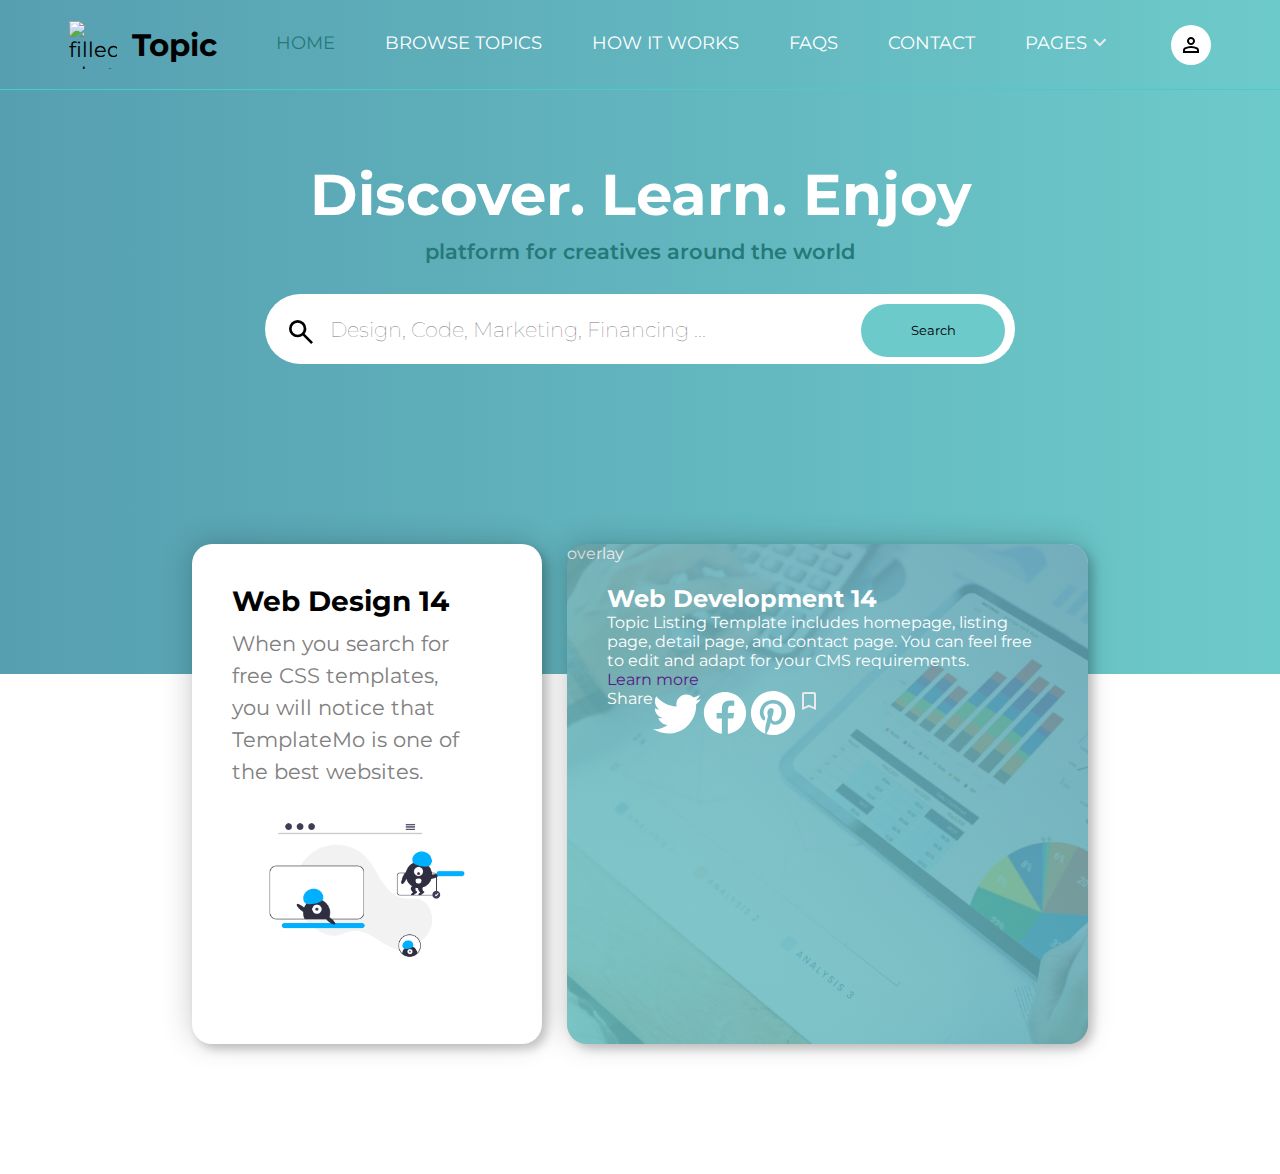
==== index.html @ 27419f47 "index.html, hero-section" ====
<!doctype html>
<html lang="en">
    <head>
        <meta charset="utf-8">
        <meta name="viewport" content="width=device-width, initial-scale=1">

        <meta name="description" content="">
        <meta name="author" content="">

        <title>Task 3</title>

        <!-- CSS FILES -->        
        <link rel="preconnect" href="https://fonts.googleapis.com">
        
        <link rel="preconnect" href="https://fonts.gstatic.com" crossorigin>

        <link href="https://fonts.googleapis.com/css2?family=Montserrat:wght@500;600;700&family=Open+Sans&display=swap" rel="stylesheet">

        <link rel="stylesheet" href="css/style.css">
                   
    </head>
    
    <body>
        <!-- header section  -->
         <header class="header">
            <logo>
                <img src="https://img.icons8.com/pastel-glyph/50/filled-chat.png" alt="filled-chat"/>
                <h2>Topic</h2>
            </logo>
            <nav class="navlist">
                <ul>
                    <li><a href="" class="active">home</a></li>
                    <li><a href="">browse topics</a></li>
                    <li><a href="">how it works</a></li>
                    <li><a href="">faqs</a></li>
                    <li><a href="">contact</a></li>
                    <li class="page">
                        <p>
                            pages
                            <svg xmlns="http://www.w3.org/2000/svg" height="24px" viewBox="0 -960 960 960" width="24px" fill="#e8eaed"><path d="M480-344 240-584l56-56 184 184 184-184 56 56-240 240Z"/></svg>
                        </p>
                        <ul class="pagelist">
                            <li><a href="">topic listing</a></li>
                            <li><a href="">Contact form</a></li>
                        </ul>
                    </li>
                </ul>
            </nav>
            <div class="profile-icon">
                <svg class="icon" xmlns="http://www.w3.org/2000/svg" height="24px" viewBox="0 -960 960 960" width="24px" fill="#e8eaed"><path d="M480-480q-66 0-113-47t-47-113q0-66 47-113t113-47q66 0 113 47t47 113q0 66-47 113t-113 47ZM160-160v-112q0-34 17.5-62.5T224-378q62-31 126-46.5T480-440q66 0 130 15.5T736-378q29 15 46.5 43.5T800-272v112H160Zm80-80h480v-32q0-11-5.5-20T700-306q-54-27-109-40.5T480-360q-56 0-111 13.5T260-306q-9 5-14.5 14t-5.5 20v32Zm240-320q33 0 56.5-23.5T560-640q0-33-23.5-56.5T480-720q-33 0-56.5 23.5T400-640q0 33 23.5 56.5T480-560Zm0-80Zm0 400Z"/></svg>
                <svg class="menu" xmlns="http://www.w3.org/2000/svg" height="24px" viewBox="0 -960 960 960" width="24px" fill="#e8eaed"><path d="M120-240v-80h720v80H120Zm0-200v-80h720v80H120Zm0-200v-80h720v80H120Z"/></svg>
            </div>
         </header>

        <!-- hero section  -->
        <hero>
            <section class="hero__section repeating-gradient">
                <h1>Discover. Learn. Enjoy</h1>
                <p>platform for creatives around the world</p>
                <form action="" class="hero__form">
                    <svg class="search" xmlns="http://www.w3.org/2000/svg" height="24px" viewBox="0 -960 960 960" width="24px" fill="#e8eaed"><path d="M784-120 532-372q-30 24-69 38t-83 14q-109 0-184.5-75.5T120-580q0-109 75.5-184.5T380-840q109 0 184.5 75.5T640-580q0 44-14 83t-38 69l252 252-56 56ZM380-400q75 0 127.5-52.5T560-580q0-75-52.5-127.5T380-760q-75 0-127.5 52.5T200-580q0 75 52.5 127.5T380-400Z"/></svg>
                    <input class="hero__input" type="search" name="q" id="q" placeholder="Design, Code, Marketing, Financing ...">
                    <button class="search__button" type="submit">Search</button>
                </form>
            </section>
            <section class="hero__card">
                <div class="child1 card">
                    <h2>Web Design <span>14</span></h2>
                    <p>When you search for free CSS templates, you will notice that TemplateMo is one of the best websites.</p>
                    <img src="images/topics/undraw_Remote_design_team_re_urdx.png" alt="remote web designing">
                </div>
                <div class="child2 card">
                    <div class="overlay">overlay</div>
                    <div class="main-child">
                        <h2>Web Development <span>14</span></h2>
                        <p>Topic Listing Template includes homepage, listing page, detail page, and contact page. You can feel free to edit and adapt for your CMS requirements.</p>
                        <a href="">Learn more</a>
                        <div>
                            <nav class="socials">
                                Share
                                <ul>
                                    <li><a href=""><svg xmlns="http://www.w3.org/2000/svg" xmlns:xlink="http://www.w3.org/1999/xlink" viewBox="0 0 50 50" width="50px" height="50px"><path d="M50.061,10.438c-1.846,0.818-3.826,1.369-5.908,1.62c2.125-1.273,3.757-3.29,4.523-5.688c-1.986,1.177-4.19,2.033-6.531,2.493c-1.874-2-4.547-3.247-7.504-3.247c-5.68,0-10.284,4.604-10.284,10.282c0,0.805,0.092,1.589,0.269,2.343C16.08,17.812,8.502,13.718,3.429,7.497c-0.885,1.522-1.391,3.289-1.391,5.172c0,3.567,1.812,6.713,4.574,8.56c-1.688-0.054-3.271-0.517-4.657-1.288c0,0.044,0,0.086,0,0.131c0,4.984,3.544,9.134,8.245,10.084c-0.86,0.236-1.769,0.36-2.707,0.36c-0.664,0-1.309-0.064-1.938-0.186c1.313,4.081,5.108,7.06,9.607,7.143c-3.517,2.757-7.951,4.399-12.77,4.399c-0.833,0-1.649-0.048-2.452-0.144c4.548,2.919,9.956,4.619,15.762,4.619c18.915,0,29.26-15.668,29.26-29.252c0-0.448-0.011-0.894-0.03-1.332C46.94,14.313,48.684,12.5,50.061,10.438z"/></svg></a></li>
                                    <li><a href=""><svg xmlns="http://www.w3.org/2000/svg" xmlns:xlink="http://www.w3.org/1999/xlink" viewBox="0 0 50 50" width="50px" height="50px"><path d="M25,3C12.85,3,3,12.85,3,25c0,11.03,8.125,20.137,18.712,21.728V30.831h-5.443v-5.783h5.443v-3.848c0-6.371,3.104-9.168,8.399-9.168c2.536,0,3.877,0.188,4.512,0.274v5.048h-3.612c-2.248,0-3.033,2.131-3.033,4.533v3.161h6.588l-0.894,5.783h-5.694v15.944C38.716,45.318,47,36.137,47,25C47,12.85,37.15,3,25,3z"/></svg></a></li>
                                    <li><a href=""><svg version="1.1" id="Layer_1" xmlns="http://www.w3.org/2000/svg" xmlns:xlink="http://www.w3.org/1999/xlink" x="0px" y="0px"
                                        viewBox="0 0 50 50" enable-background="new 0 0 50 50" xml:space="preserve">
                                   <path d="M25,2C12.3178711,2,2,12.3178711,2,25c0,9.8841553,6.2675781,18.3302612,15.036377,21.5769653
                                       c-0.2525635-2.2515869-0.2129517-5.9390259,0.2037964-7.7243652c0.3902588-1.677002,2.5212402-10.6871338,2.5212402-10.6871338
                                       s-0.6433105-1.2883301-0.6433105-3.1911011c0-2.9901733,1.7324219-5.2211914,3.8898315-5.2211914
                                       c1.8349609,0,2.7197876,1.3776245,2.7197876,3.0281982c0,1.8457031-1.1734619,4.6026611-1.78125,7.1578369
                                       c-0.506897,2.1409302,1.0733643,3.8865356,3.1836548,3.8865356c3.821228,0,6.7584839-4.0296021,6.7584839-9.8453369
                                       c0-5.147583-3.697998-8.7471924-8.9795532-8.7471924c-6.1167603,0-9.7072754,4.588562-9.7072754,9.3309937
                                       c0,1.8473511,0.7111816,3.8286743,1.6000977,4.9069824c0.175293,0.2133179,0.2009277,0.3994141,0.1488647,0.6160278
                                       c-0.1629028,0.678894-0.5250854,2.1392822-0.5970459,2.4385986c-0.0934448,0.3944702-0.3117676,0.4763184-0.7186279,0.2869263
                                       c-2.685791-1.2503052-4.364502-5.1756592-4.364502-8.3295898c0-6.7815552,4.9268188-13.0108032,14.206543-13.0108032
                                       c7.4588623,0,13.2547607,5.3138428,13.2547607,12.4179077c0,7.4100342-4.6729126,13.3729858-11.1568604,13.3729858
                                       c-2.178894,0-4.2263794-1.132019-4.9267578-2.4691772c0,0-1.0783081,4.1048584-1.3404541,5.1112061
                                       c-0.4524536,1.7404175-2.3892822,5.3460083-3.3615723,6.9837036C20.1704712,47.6074829,22.5397949,48,25,48
                                       c12.6826172,0,23-10.3173828,23-23C48,12.3178711,37.6826172,2,25,2z"/>
                                   </svg></a></li>
                                </ul>
                            </nav>
                            <a href=""><svg xmlns="http://www.w3.org/2000/svg" height="24px" viewBox="0 -960 960 960" width="24px" fill="#e8eaed"><path d="M200-120v-640q0-33 23.5-56.5T280-840h400q33 0 56.5 23.5T760-760v640L480-240 200-120Zm80-122 200-86 200 86v-518H280v518Zm0-518h400-400Z"/></svg></a>
                        </div>
                    </div>
                    
                </div>
            </section>
        </hero>
    </body>
</html>
---- css/style.css ----
@import url('global/boilerplate.css');
@import url('global/header.css');


/* hero section  */
.hero__section {
    margin-top: 89px;
    width: 100%;
    height: 65vh;
    background-image: linear-gradient(90deg, var(--second-color), var(--main-color)), linear-gradient(-45deg, var(--second-color), rgb(5, 61, 61));
    text-align: center;
    padding-top: 70px;
}
.hero__section h1 {
    font-size: var(--h1);
    color: var(--bg-color);
}
.hero__section p {
    font-size: var(--h3);
    color: var(--accent-text);
    font-weight: 600;
    margin-top: 10px;
    margin-bottom: 30px;
}
.hero__form {
    position: relative;
    width: min(750px, 70%);
    margin: 0 auto;
}
.hero__input {
    width: 100%;
    height: 70px;
    border-radius: 35px;
    padding-left: 65px;
    padding-right: 180px;
    font-size: var(--h3);
    font-weight: 100;
    color: var(--gray);
}
.hero__input:focus {
    outline: none;
}
.search {
    position: absolute;    
    fill: var(--text-color);
    width: 2rem;
    height: 2rem;
    margin-top: 22px;
    margin-left: 20px;
}
.search__button {
    position: absolute;
    top: 0;
    right: 0;
    width: 9rem;
    height: 3.3rem;
    border-radius: 30px;
    margin-top: 10px;
    margin-right: 10px;
    z-index: 2;
    background-color: var(--main-color);
    transition: all 0.3s ease-in;
}
.search__button:hover {
    background-color: var(--second-color);
}
.hero__card {
    display: flex;
    position: relative;
    top: -130px;
    width: min(70%, 100%);
    height: 500px;
    margin: auto;
    justify-content: space-between;
    gap: 25px;
    align-items: center;
    z-index: 2;
}
.card {
    box-shadow: 5px 5px 10px rgba(0, 0, 0, 0.19), -2px -2px 30px rgba(0, 0, 0, 0.19);
    border-radius: 20px;
}
.child1 {
    width: 40%;
    height: inherit;
    padding: 40px;
    background-color: var(--bg-color);
}
.child1 h2 {
    font-size: var(--h2);
    margin-bottom: 10px;
}
.child1 p {
    font-size: var(--h3);
    line-height: 2rem;
    color: var(--gray);
    width: 90%;
}
.child1 img {
    width: 100%;
    margin-top: 10px;
}
.child2 {
    display: grid;
    width: 60%;
    height: inherit;
    background-image: url('../images/businesswoman-using-tablet-analysis.jpg');
    background-size: cover;
    color: var(--bg-color);
}
.overlay {
    grid-column-start: 1;
    grid-row-start: 1;  
    background-image: linear-gradient(45deg, var(--main-color), var(--second-color));
    opacity: 0.79;
    border-radius: 20px;
    z-index: 1;
}
.main-child {
    grid-column-start: 1;
    grid-row-start: 1;
    z-index: 2;
    padding: 40px;
}
.socials {
    display: flex;
}
.main-child div {
    display: flex;
}
.socials>ul {
    display: flex;
    justify-content: space-between;
}
.socials svg {
    width: 3rem;
    height: 3rem;
    fill: var(--bg-color);
}
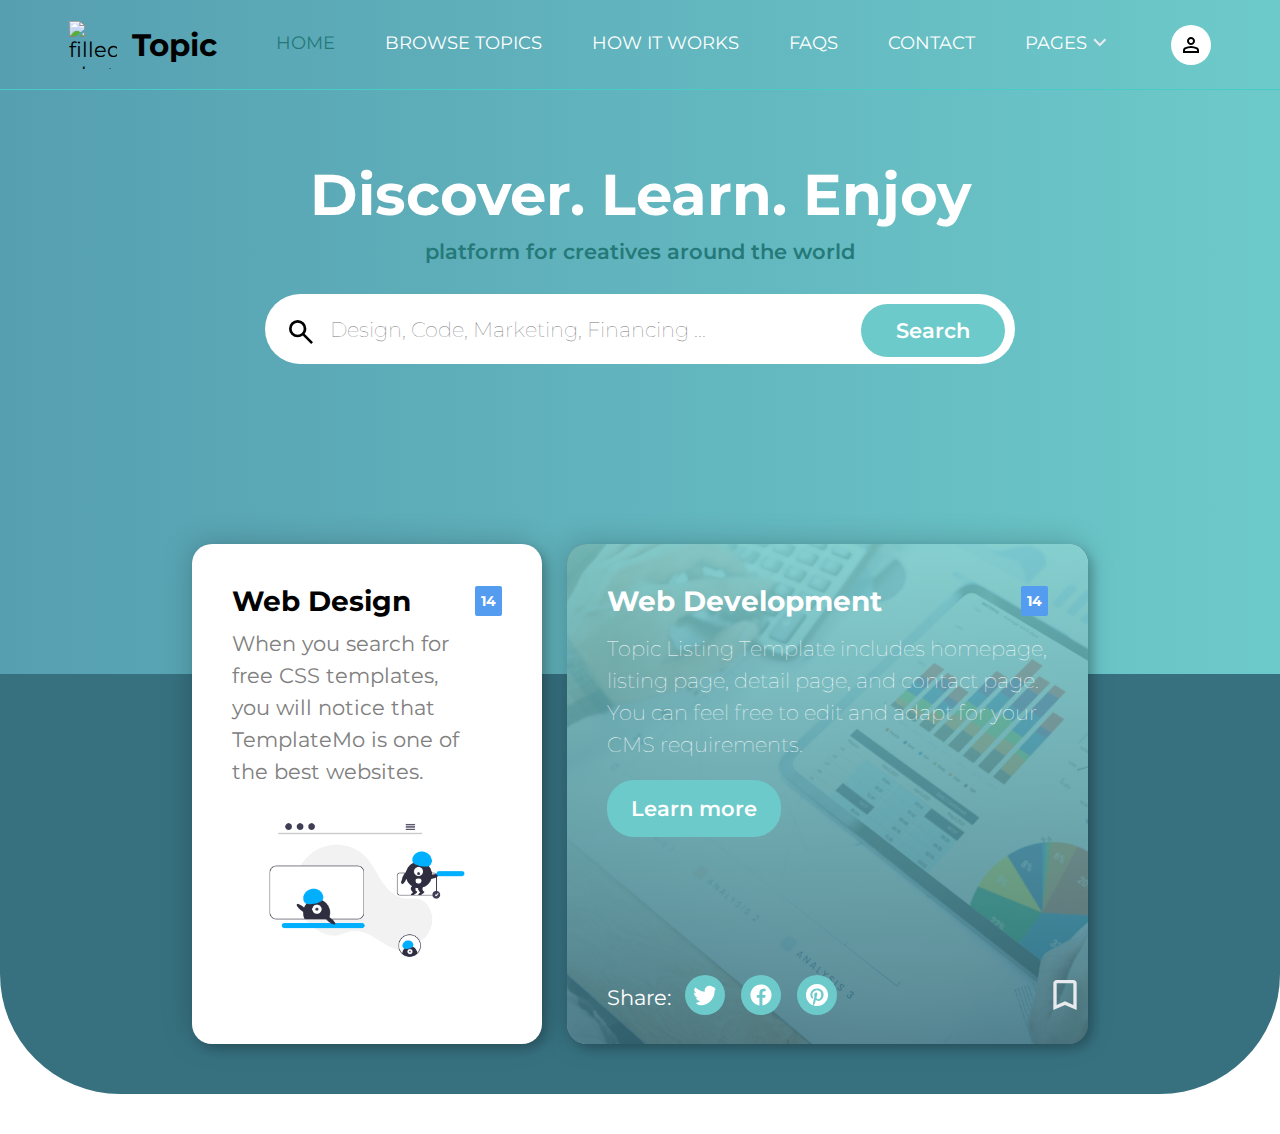
==== commit 2e55d550: "second commit" ====
--- a/index.html
+++ b/index.html
@@ -63,46 +63,52 @@
                     <button class="search__button" type="submit">Search</button>
                 </form>
             </section>
-            <section class="hero__card">
-                <div class="child1 card">
-                    <h2>Web Design <span>14</span></h2>
-                    <p>When you search for free CSS templates, you will notice that TemplateMo is one of the best websites.</p>
-                    <img src="images/topics/undraw_Remote_design_team_re_urdx.png" alt="remote web designing">
-                </div>
-                <div class="child2 card">
-                    <div class="overlay">overlay</div>
-                    <div class="main-child">
-                        <h2>Web Development <span>14</span></h2>
-                        <p>Topic Listing Template includes homepage, listing page, detail page, and contact page. You can feel free to edit and adapt for your CMS requirements.</p>
-                        <a href="">Learn more</a>
-                        <div>
-                            <nav class="socials">
-                                Share
-                                <ul>
-                                    <li><a href=""><svg xmlns="http://www.w3.org/2000/svg" xmlns:xlink="http://www.w3.org/1999/xlink" viewBox="0 0 50 50" width="50px" height="50px"><path d="M50.061,10.438c-1.846,0.818-3.826,1.369-5.908,1.62c2.125-1.273,3.757-3.29,4.523-5.688c-1.986,1.177-4.19,2.033-6.531,2.493c-1.874-2-4.547-3.247-7.504-3.247c-5.68,0-10.284,4.604-10.284,10.282c0,0.805,0.092,1.589,0.269,2.343C16.08,17.812,8.502,13.718,3.429,7.497c-0.885,1.522-1.391,3.289-1.391,5.172c0,3.567,1.812,6.713,4.574,8.56c-1.688-0.054-3.271-0.517-4.657-1.288c0,0.044,0,0.086,0,0.131c0,4.984,3.544,9.134,8.245,10.084c-0.86,0.236-1.769,0.36-2.707,0.36c-0.664,0-1.309-0.064-1.938-0.186c1.313,4.081,5.108,7.06,9.607,7.143c-3.517,2.757-7.951,4.399-12.77,4.399c-0.833,0-1.649-0.048-2.452-0.144c4.548,2.919,9.956,4.619,15.762,4.619c18.915,0,29.26-15.668,29.26-29.252c0-0.448-0.011-0.894-0.03-1.332C46.94,14.313,48.684,12.5,50.061,10.438z"/></svg></a></li>
-                                    <li><a href=""><svg xmlns="http://www.w3.org/2000/svg" xmlns:xlink="http://www.w3.org/1999/xlink" viewBox="0 0 50 50" width="50px" height="50px"><path d="M25,3C12.85,3,3,12.85,3,25c0,11.03,8.125,20.137,18.712,21.728V30.831h-5.443v-5.783h5.443v-3.848c0-6.371,3.104-9.168,8.399-9.168c2.536,0,3.877,0.188,4.512,0.274v5.048h-3.612c-2.248,0-3.033,2.131-3.033,4.533v3.161h6.588l-0.894,5.783h-5.694v15.944C38.716,45.318,47,36.137,47,25C47,12.85,37.15,3,25,3z"/></svg></a></li>
-                                    <li><a href=""><svg version="1.1" id="Layer_1" xmlns="http://www.w3.org/2000/svg" xmlns:xlink="http://www.w3.org/1999/xlink" x="0px" y="0px"
-                                        viewBox="0 0 50 50" enable-background="new 0 0 50 50" xml:space="preserve">
-                                   <path d="M25,2C12.3178711,2,2,12.3178711,2,25c0,9.8841553,6.2675781,18.3302612,15.036377,21.5769653
-                                       c-0.2525635-2.2515869-0.2129517-5.9390259,0.2037964-7.7243652c0.3902588-1.677002,2.5212402-10.6871338,2.5212402-10.6871338
-                                       s-0.6433105-1.2883301-0.6433105-3.1911011c0-2.9901733,1.7324219-5.2211914,3.8898315-5.2211914
-                                       c1.8349609,0,2.7197876,1.3776245,2.7197876,3.0281982c0,1.8457031-1.1734619,4.6026611-1.78125,7.1578369
-                                       c-0.506897,2.1409302,1.0733643,3.8865356,3.1836548,3.8865356c3.821228,0,6.7584839-4.0296021,6.7584839-9.8453369
-                                       c0-5.147583-3.697998-8.7471924-8.9795532-8.7471924c-6.1167603,0-9.7072754,4.588562-9.7072754,9.3309937
-                                       c0,1.8473511,0.7111816,3.8286743,1.6000977,4.9069824c0.175293,0.2133179,0.2009277,0.3994141,0.1488647,0.6160278
-                                       c-0.1629028,0.678894-0.5250854,2.1392822-0.5970459,2.4385986c-0.0934448,0.3944702-0.3117676,0.4763184-0.7186279,0.2869263
-                                       c-2.685791-1.2503052-4.364502-5.1756592-4.364502-8.3295898c0-6.7815552,4.9268188-13.0108032,14.206543-13.0108032
-                                       c7.4588623,0,13.2547607,5.3138428,13.2547607,12.4179077c0,7.4100342-4.6729126,13.3729858-11.1568604,13.3729858
-                                       c-2.178894,0-4.2263794-1.132019-4.9267578-2.4691772c0,0-1.0783081,4.1048584-1.3404541,5.1112061
-                                       c-0.4524536,1.7404175-2.3892822,5.3460083-3.3615723,6.9837036C20.1704712,47.6074829,22.5397949,48,25,48
-                                       c12.6826172,0,23-10.3173828,23-23C48,12.3178711,37.6826172,2,25,2z"/>
-                                   </svg></a></li>
-                                </ul>
-                            </nav>
-                            <a href=""><svg xmlns="http://www.w3.org/2000/svg" height="24px" viewBox="0 -960 960 960" width="24px" fill="#e8eaed"><path d="M200-120v-640q0-33 23.5-56.5T280-840h400q33 0 56.5 23.5T760-760v640L480-240 200-120Zm80-122 200-86 200 86v-518H280v518Zm0-518h400-400Z"/></svg></a>
+            <section class="hero__info">
+                <div class="hero__card">
+                    <div class="child1 card">
+                        <h2>Web Design <span class="tag">14</span></h2>
+                        <p>When you search for free CSS templates, you will notice that TemplateMo is one of the best websites.</p>
+                        <img src="images/topics/undraw_Remote_design_team_re_urdx.png" alt="remote web designing">
+                    </div>
+                    <div class="child2 card">
+                        <div class="overlay"></div>
+                        <div class="main-child">
+                            <h2>Web Development <span class="tag">14</span></h2>
+                            <p>Topic Listing Template includes homepage, listing page, detail page, and contact page. You can feel free to edit and adapt for your CMS requirements.</p>
+                            <div class="learn-more">
+                                <a href="">Learn more</a>
+                            </div>
+                            <div class="card__image">
+                                <nav class="socials">
+                                    <span>Share: </span>
+                                    <ul>
+                                        <li><a href=""><svg xmlns="http://www.w3.org/2000/svg" xmlns:xlink="http://www.w3.org/1999/xlink" viewBox="0 0 50 50" width="50px" height="50px"><path d="M50.061,10.438c-1.846,0.818-3.826,1.369-5.908,1.62c2.125-1.273,3.757-3.29,4.523-5.688c-1.986,1.177-4.19,2.033-6.531,2.493c-1.874-2-4.547-3.247-7.504-3.247c-5.68,0-10.284,4.604-10.284,10.282c0,0.805,0.092,1.589,0.269,2.343C16.08,17.812,8.502,13.718,3.429,7.497c-0.885,1.522-1.391,3.289-1.391,5.172c0,3.567,1.812,6.713,4.574,8.56c-1.688-0.054-3.271-0.517-4.657-1.288c0,0.044,0,0.086,0,0.131c0,4.984,3.544,9.134,8.245,10.084c-0.86,0.236-1.769,0.36-2.707,0.36c-0.664,0-1.309-0.064-1.938-0.186c1.313,4.081,5.108,7.06,9.607,7.143c-3.517,2.757-7.951,4.399-12.77,4.399c-0.833,0-1.649-0.048-2.452-0.144c4.548,2.919,9.956,4.619,15.762,4.619c18.915,0,29.26-15.668,29.26-29.252c0-0.448-0.011-0.894-0.03-1.332C46.94,14.313,48.684,12.5,50.061,10.438z"/></svg></a></li>
+                                        <li><a href=""><svg xmlns="http://www.w3.org/2000/svg" xmlns:xlink="http://www.w3.org/1999/xlink" viewBox="0 0 50 50" width="50px" height="50px"><path d="M25,3C12.85,3,3,12.85,3,25c0,11.03,8.125,20.137,18.712,21.728V30.831h-5.443v-5.783h5.443v-3.848c0-6.371,3.104-9.168,8.399-9.168c2.536,0,3.877,0.188,4.512,0.274v5.048h-3.612c-2.248,0-3.033,2.131-3.033,4.533v3.161h6.588l-0.894,5.783h-5.694v15.944C38.716,45.318,47,36.137,47,25C47,12.85,37.15,3,25,3z"/></svg></a></li>
+                                        <li><a href=""><svg version="1.1" id="Layer_1" xmlns="http://www.w3.org/2000/svg" xmlns:xlink="http://www.w3.org/1999/xlink" x="0px" y="0px"
+                                            viewBox="0 0 50 50" enable-background="new 0 0 50 50" xml:space="preserve">
+                                       <path d="M25,2C12.3178711,2,2,12.3178711,2,25c0,9.8841553,6.2675781,18.3302612,15.036377,21.5769653
+                                           c-0.2525635-2.2515869-0.2129517-5.9390259,0.2037964-7.7243652c0.3902588-1.677002,2.5212402-10.6871338,2.5212402-10.6871338
+                                           s-0.6433105-1.2883301-0.6433105-3.1911011c0-2.9901733,1.7324219-5.2211914,3.8898315-5.2211914
+                                           c1.8349609,0,2.7197876,1.3776245,2.7197876,3.0281982c0,1.8457031-1.1734619,4.6026611-1.78125,7.1578369
+                                           c-0.506897,2.1409302,1.0733643,3.8865356,3.1836548,3.8865356c3.821228,0,6.7584839-4.0296021,6.7584839-9.8453369
+                                           c0-5.147583-3.697998-8.7471924-8.9795532-8.7471924c-6.1167603,0-9.7072754,4.588562-9.7072754,9.3309937
+                                           c0,1.8473511,0.7111816,3.8286743,1.6000977,4.9069824c0.175293,0.2133179,0.2009277,0.3994141,0.1488647,0.6160278
+                                           c-0.1629028,0.678894-0.5250854,2.1392822-0.5970459,2.4385986c-0.0934448,0.3944702-0.3117676,0.4763184-0.7186279,0.2869263
+                                           c-2.685791-1.2503052-4.364502-5.1756592-4.364502-8.3295898c0-6.7815552,4.9268188-13.0108032,14.206543-13.0108032
+                                           c7.4588623,0,13.2547607,5.3138428,13.2547607,12.4179077c0,7.4100342-4.6729126,13.3729858-11.1568604,13.3729858
+                                           c-2.178894,0-4.2263794-1.132019-4.9267578-2.4691772c0,0-1.0783081,4.1048584-1.3404541,5.1112061
+                                           c-0.4524536,1.7404175-2.3892822,5.3460083-3.3615723,6.9837036C20.1704712,47.6074829,22.5397949,48,25,48
+                                           c12.6826172,0,23-10.3173828,23-23C48,12.3178711,37.6826172,2,25,2z"/>
+                                       </svg></a></li>
+                                    </ul>
+                                </nav>
+                                <div class="bookmark">
+                                    <a href=""><svg xmlns="http://www.w3.org/2000/svg" height="24px" viewBox="0 -960 960 960" width="24px" fill="#e8eaed"><path d="M200-120v-640q0-33 23.5-56.5T280-840h400q33 0 56.5 23.5T760-760v640L480-240 200-120Zm80-122 200-86 200 86v-518H280v518Zm0-518h400-400Z"/></svg></a>
+                                </div>
+                            </div>
                         </div>
+                        
                     </div>
-                    
                 </div>
             </section>
         </hero>
--- a/css/style.css
+++ b/css/style.css
@@ -1,5 +1,6 @@
 @import url('global/boilerplate.css');
 @import url('global/header.css');
+@import url('global/card.css');
 
 
 /* hero section  */
@@ -58,11 +59,22 @@
     margin-top: 10px;
     margin-right: 10px;
     z-index: 2;
+    font-size: var(--h3);
+    color: var(--bg-color);
+    font-weight: 600;
     background-color: var(--main-color);
     transition: all 0.3s ease-in;
 }
 .search__button:hover {
-    background-color: var(--second-color);
+    background-color: var(--accent-bg);
+}
+.hero__info {
+    width: 100%;
+    height: 420px;
+    background-color: var(--accent-bg);
+    border-bottom-left-radius: 120px;
+    border-bottom-right-radius: 120px;
+    margin-bottom: 40px;
 }
 .hero__card {
     display: flex;
@@ -76,10 +88,6 @@
     align-items: center;
     z-index: 2;
 }
-.card {
-    box-shadow: 5px 5px 10px rgba(0, 0, 0, 0.19), -2px -2px 30px rgba(0, 0, 0, 0.19);
-    border-radius: 20px;
-}
 .child1 {
     width: 40%;
     height: inherit;
@@ -89,8 +97,10 @@
 .child1 h2 {
     font-size: var(--h2);
     margin-bottom: 10px;
-}
-.child1 p {
+    display: flex;
+    justify-content: space-between;
+}
+ .child1 p {
     font-size: var(--h3);
     line-height: 2rem;
     color: var(--gray);
@@ -111,7 +121,7 @@
 .overlay {
     grid-column-start: 1;
     grid-row-start: 1;  
-    background-image: linear-gradient(45deg, var(--main-color), var(--second-color));
+    background-image: linear-gradient(-180deg, var(--main-color), var(--accent-bg));
     opacity: 0.79;
     border-radius: 20px;
     z-index: 1;
@@ -131,9 +141,72 @@
 .socials>ul {
     display: flex;
     justify-content: space-between;
+    align-items: center;
 }
 .socials svg {
-    width: 3rem;
-    height: 3rem;
+    width: 2.5rem;
+    height: 2.5rem;
     fill: var(--bg-color);
-}
+    padding: 8px 8px;
+    margin: 0 8px;
+    align-self: center;
+    background-color: var(--main-color);
+    border-radius: 100%;
+    transition: all 0.5s ease-in;
+}
+.socials svg:hover {
+    background-color: var(--accent-text);
+}
+.main-child h2 {
+    font-size: var(--h2);
+    margin-bottom: 14px;
+    display: flex;
+    justify-content: space-between;
+}
+.main-child p {
+    font-size: 1.33rem;
+    line-height: 2rem;
+    font-weight: 100;
+    margin-bottom: 20px;
+}
+.main-child>.learn-more a {
+    color: var(--bg-color);
+    padding: 16px 24px;
+    background-color: var(--main-color);
+    border-radius: 27px;
+    font-size: var(--h3);
+    font-weight: 600;
+}
+.main-child>.learn-more:hover a{
+    background-color: var(--accent-bg);
+}
+.main-child>.card__image {
+    width: inherit;
+    display: flex;
+    justify-content: space-between;
+    align-items: center;
+    gap: 200px;
+    position: absolute;
+    bottom: 25px;
+} 
+.socials>span {
+    font-size: var(--h3);
+    align-self: center;
+    margin-right: 6px;
+}
+.bookmark>a svg{
+    width: 2.5rem;
+    height: 2.5rem;
+    transition: all 0.3s ease;
+}
+.bookmark>a:hover svg {
+    fill: var(--second-color);
+}
+.hero__card .tag {
+    font-size: 14px;
+    background-color: #539cf0;
+    align-self: center;
+    padding: 6px 6px;
+    color: var(--bg-color);
+    border-radius: 2px;
+}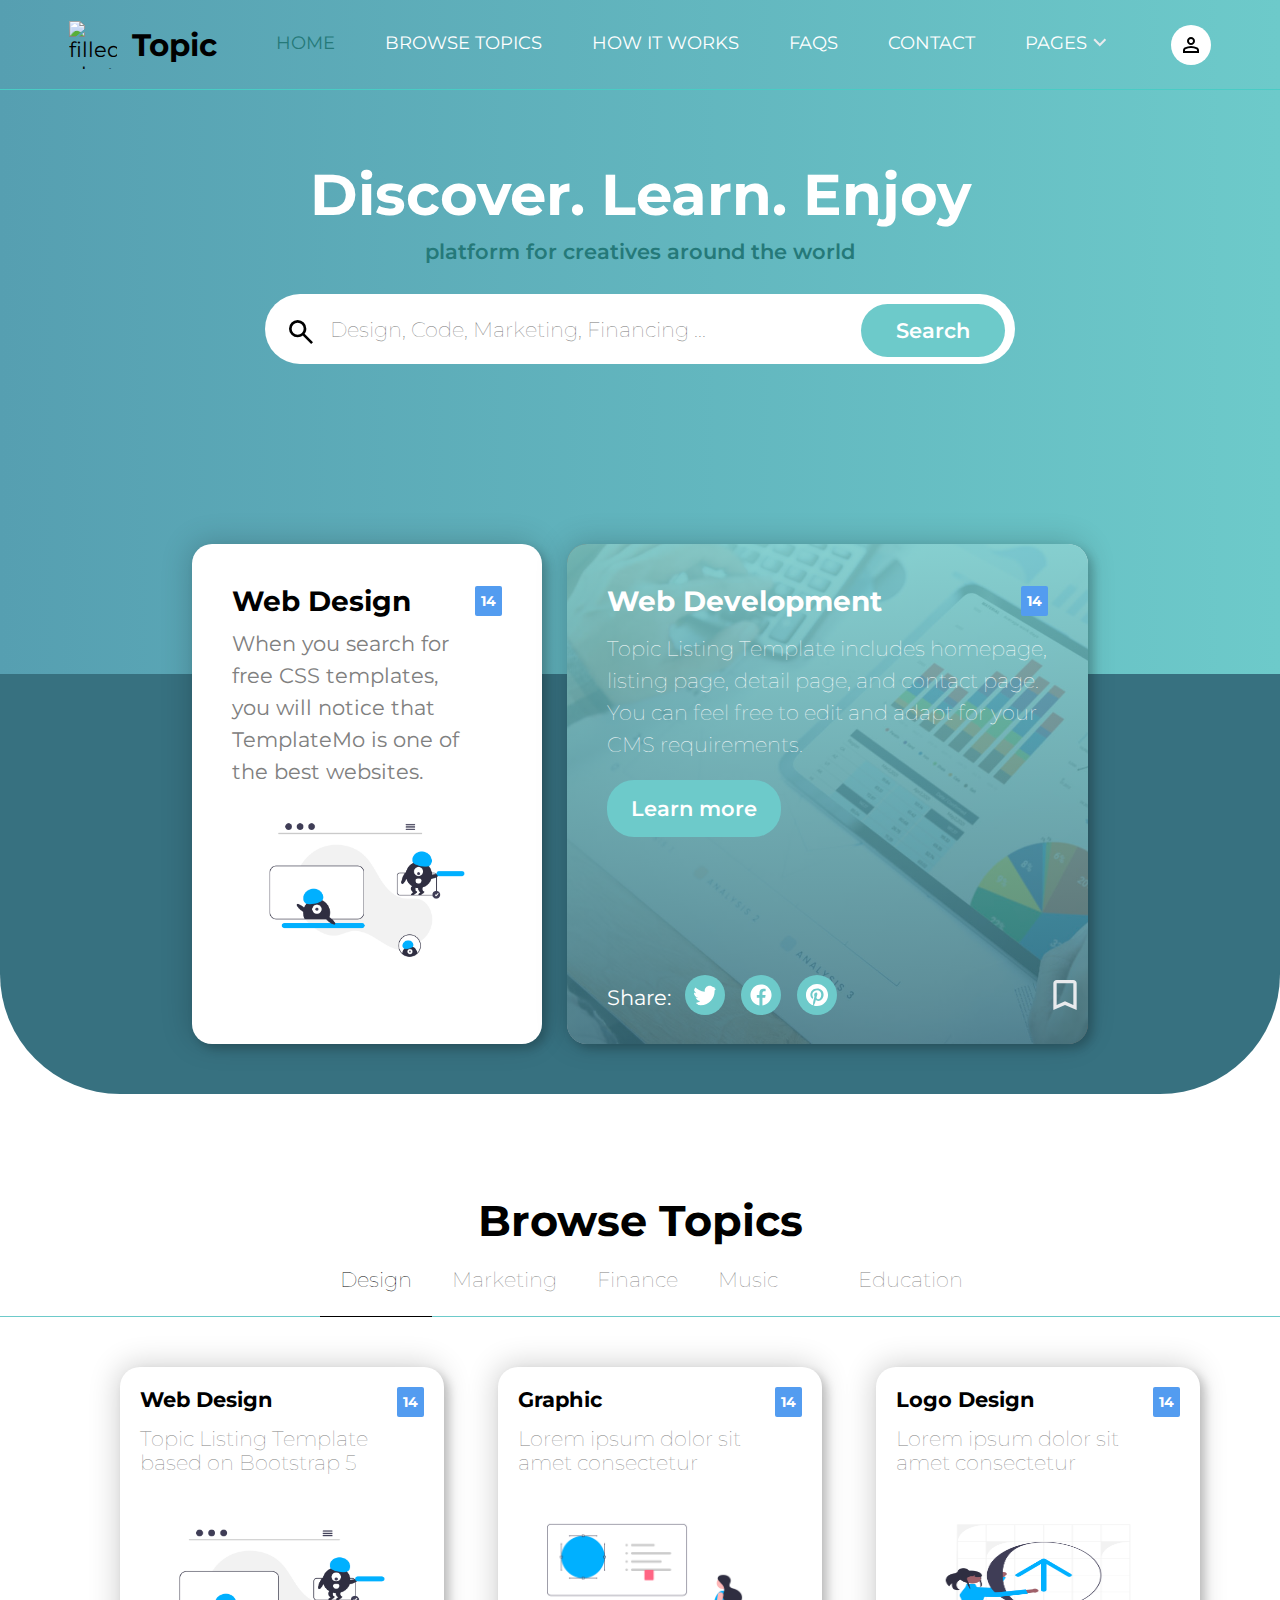
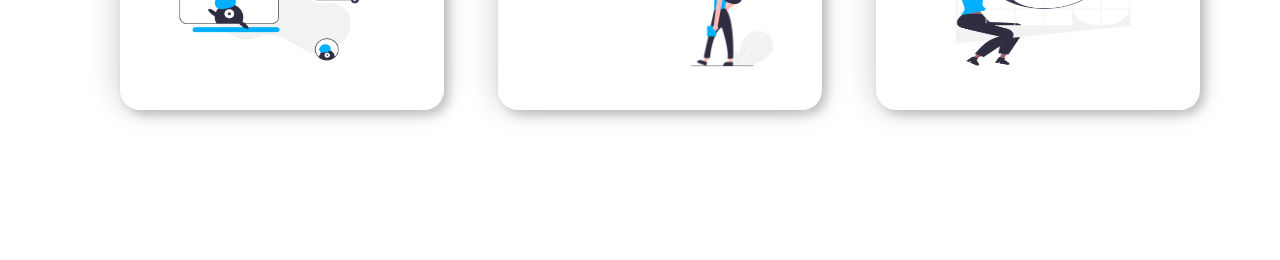
==== commit bf9aea7b: "discover and browse topic section" ====
--- a/index.html
+++ b/index.html
@@ -111,6 +111,165 @@
                     </div>
                 </div>
             </section>
+            <section class="discover">
+                <h2>Browse Topics</h2>
+                <div>
+                    <ul class="discover__list">
+                        <li class="active-item">
+                            <p>Design</p>
+                            <div class="discover__list-items">
+                                <ul>
+                                    <li class="card">
+                                        <div class="card-item">
+                                            <h3>Web Design <span class="tag">14</span></h3>
+                                            <p>Topic Listing Template based on Bootstrap 5</p>
+                                            <img src="images/topics/undraw_Remote_design_team_re_urdx.png" alt="remote web designing">
+                                        </div>
+                                    </li>
+                                    <li class="card">
+                                        <div class="card-item">
+                                            <h3>Graphic <span class="tag">14</span></h3>
+                                            <p>Lorem ipsum dolor sit amet consectetur</p>
+                                            <img src="images/topics/undraw_Redesign_feedback_re_jvm0.png" alt="remote web designing">
+                                        </div>
+                                    </li>
+                                    <li class="card">
+                                        <div class="card-item">
+                                            <h3>Logo Design <span class="tag">14</span></h3>
+                                            <p>Lorem ipsum dolor sit amet consectetur</p>
+                                            <img src="images/topics/colleagues-working-cozy-office-medium-shot.png" alt="remote web designing">
+                                        </div>
+                                    </li>
+                                </ul>
+                            </div>
+                        </li>
+                        <li id="first-card">
+                            <p>Marketing</p>
+                            <div class="discover__list-items market">
+                                <ul>
+                                    <li class="card">
+                                        <div class="card-item">
+                                            <h3>Advertising <span class="market-tag tag">14</span></h3>
+                                            <p>Topic Listing Template based on Bootstrap 5</p>
+                                            <img src="images/topics/undraw_online_ad_re_ol62.png" alt="remote web designing">
+                                        </div>
+                                    </li>
+                                    <li class="card">
+                                        <div class="card-item">
+                                            <h3>Video content <span class="market-tag tag">14</span></h3>
+                                            <p>Lorem ipsum dolor sit amet consectetur</p>
+                                            <img src="images/topics/undraw_Group_video_re_btu7.png" alt="remote web designing">
+                                        </div>
+                                    </li>
+                                    <li class="card">
+                                        <div class="card-item">
+                                            <h3>Viral Tweet <span class="market-tag tag">14</span></h3>
+                                            <p>Lorem ipsum dolor sit amet consectetur</p>
+                                            <img src="images/topics/undraw_viral_tweet_gndb.png" alt="remote web designing">
+                                        </div>
+                                    </li>
+                                </ul>
+                            </div>
+                        </li>
+                        <li id="first-card">
+                            <p>Finance</p>
+                            <div class="discover__list-items finance">
+                                <ul>
+                                    <li class="card new">
+                                        <div class="card-item">
+                                            <h3>Investment<span class="tag">14</span></h3>
+                                            <p>Lorem ipsum dolor sit amet consectetur</p>
+                                            <img src="images/topics/undraw_Finance_re_gnv2.png" alt="remote web designing">
+                                        </div>
+                                    </li>
+                                    <li class="card new gradient">
+                                        <div class="card-item">
+                                            <h3>Finance <span class="tag">14</span></h3>
+                                            <p>Lorem ipsum dolor sit amet consectetur</p>
+                                            <div class="learn-more">
+                                                <a href="">Learn more</a>
+                                            </div>
+                                                <nav class="socials">
+                                                    <span>Share: </span>
+                                                    <ul>
+                                                        <li><a href=""><svg xmlns="http://www.w3.org/2000/svg" xmlns:xlink="http://www.w3.org/1999/xlink" viewBox="0 0 50 50" width="50px" height="50px"><path d="M50.061,10.438c-1.846,0.818-3.826,1.369-5.908,1.62c2.125-1.273,3.757-3.29,4.523-5.688c-1.986,1.177-4.19,2.033-6.531,2.493c-1.874-2-4.547-3.247-7.504-3.247c-5.68,0-10.284,4.604-10.284,10.282c0,0.805,0.092,1.589,0.269,2.343C16.08,17.812,8.502,13.718,3.429,7.497c-0.885,1.522-1.391,3.289-1.391,5.172c0,3.567,1.812,6.713,4.574,8.56c-1.688-0.054-3.271-0.517-4.657-1.288c0,0.044,0,0.086,0,0.131c0,4.984,3.544,9.134,8.245,10.084c-0.86,0.236-1.769,0.36-2.707,0.36c-0.664,0-1.309-0.064-1.938-0.186c1.313,4.081,5.108,7.06,9.607,7.143c-3.517,2.757-7.951,4.399-12.77,4.399c-0.833,0-1.649-0.048-2.452-0.144c4.548,2.919,9.956,4.619,15.762,4.619c18.915,0,29.26-15.668,29.26-29.252c0-0.448-0.011-0.894-0.03-1.332C46.94,14.313,48.684,12.5,50.061,10.438z"/></svg></a></li>
+                                                        <li><a href=""><svg xmlns="http://www.w3.org/2000/svg" xmlns:xlink="http://www.w3.org/1999/xlink" viewBox="0 0 50 50" width="50px" height="50px"><path d="M25,3C12.85,3,3,12.85,3,25c0,11.03,8.125,20.137,18.712,21.728V30.831h-5.443v-5.783h5.443v-3.848c0-6.371,3.104-9.168,8.399-9.168c2.536,0,3.877,0.188,4.512,0.274v5.048h-3.612c-2.248,0-3.033,2.131-3.033,4.533v3.161h6.588l-0.894,5.783h-5.694v15.944C38.716,45.318,47,36.137,47,25C47,12.85,37.15,3,25,3z"/></svg></a></li>
+                                                        <li><a href=""><svg version="1.1" id="Layer_1" xmlns="http://www.w3.org/2000/svg" xmlns:xlink="http://www.w3.org/1999/xlink" x="0px" y="0px"
+                                                            viewBox="0 0 50 50" enable-background="new 0 0 50 50" xml:space="preserve">
+                                                       <path d="M25,2C12.3178711,2,2,12.3178711,2,25c0,9.8841553,6.2675781,18.3302612,15.036377,21.5769653
+                                                           c-0.2525635-2.2515869-0.2129517-5.9390259,0.2037964-7.7243652c0.3902588-1.677002,2.5212402-10.6871338,2.5212402-10.6871338
+                                                           s-0.6433105-1.2883301-0.6433105-3.1911011c0-2.9901733,1.7324219-5.2211914,3.8898315-5.2211914
+                                                           c1.8349609,0,2.7197876,1.3776245,2.7197876,3.0281982c0,1.8457031-1.1734619,4.6026611-1.78125,7.1578369
+                                                           c-0.506897,2.1409302,1.0733643,3.8865356,3.1836548,3.8865356c3.821228,0,6.7584839-4.0296021,6.7584839-9.8453369
+                                                           c0-5.147583-3.697998-8.7471924-8.9795532-8.7471924c-6.1167603,0-9.7072754,4.588562-9.7072754,9.3309937
+                                                           c0,1.8473511,0.7111816,3.8286743,1.6000977,4.9069824c0.175293,0.2133179,0.2009277,0.3994141,0.1488647,0.6160278
+                                                           c-0.1629028,0.678894-0.5250854,2.1392822-0.5970459,2.4385986c-0.0934448,0.3944702-0.3117676,0.4763184-0.7186279,0.2869263
+                                                           c-2.685791-1.2503052-4.364502-5.1756592-4.364502-8.3295898c0-6.7815552,4.9268188-13.0108032,14.206543-13.0108032
+                                                           c7.4588623,0,13.2547607,5.3138428,13.2547607,12.4179077c0,7.4100342-4.6729126,13.3729858-11.1568604,13.3729858
+                                                           c-2.178894,0-4.2263794-1.132019-4.9267578-2.4691772c0,0-1.0783081,4.1048584-1.3404541,5.1112061
+                                                           c-0.4524536,1.7404175-2.3892822,5.3460083-3.3615723,6.9837036C20.1704712,47.6074829,22.5397949,48,25,48
+                                                           c12.6826172,0,23-10.3173828,23-23C48,12.3178711,37.6826172,2,25,2z"/>
+                                                       </svg></a></li>
+                                                    </ul>
+                                                </nav>
+                                        </div>
+                                    </li>
+                            </div>
+                        </li>
+                        <li id="first-card">
+                            <p>Music</p>
+                            <div class="discover__list-items music">
+                                <ul>
+                                    <li class="card">
+                                        <div class="card-item">
+                                            <h3>Composing songs <span class="music-tag tag">14</span></h3>
+                                            <p>Lorem ipsum dolor sit amet consectetur</p>
+                                            <img src="images/topics/undraw_Compose_music_re_wpiw.png" alt="remote web designing">
+                                        </div>
+                                    </li>
+                                    <li class="card">
+                                        <div class="card-item">
+                                            <h3>Online music<span class="music-tag tag">14</span></h3>
+                                            <p>Lorem ipsum dolor sit amet consectetur</p>
+                                            <img src="images/topics/undraw_happy_music_g6wc.png" alt="remote web designing">
+                                        </div>
+                                    </li>
+                                    <li class="card">
+                                        <div class="card-item">
+                                            <h3>Podcat <span class="music-tag tag">14</span></h3>
+                                            <p>Lorem ipsum dolor sit amet consectetur</p>
+                                            <img src="images/topics/undraw_Podcast_audience_re_4i5q.png" alt="remote web designing">
+                                        </div>
+                                    </li>
+                                </ul>
+                            </div>
+                        </li>
+                        <li>
+                            <li id="first-card">
+                                <p>Education</p>
+                                <div class="discover__list-items education">
+                                    <ul>
+                                        <li class="card new">
+                                            <div class="card-item">
+                                                <h3>Graduation <span class="tag education-tag">14</span></h3>
+                                                <p>Lorem ipsum dolor sit amet consectetur</p>
+                                                <img src="images/topics/undraw_Graduation_re_gthn.png" alt="remote web designing">
+                                            </div>
+                                        </li>
+                                        <li class="card new">
+                                            <div class="card-item">
+                                                <h3>Educator <span class="tag education-tag">14</span></h3>
+                                                <p>Lorem ipsum dolor sit amet consectetur</p>
+                                                <img src="images/topics/undraw_Educator_re_ju47.png" alt="remote web designing">
+                                            </div>
+                                        </li>
+                                    </ul>
+                                </div>
+                            </li>
+                        </li>
+                    </ul>
+                </div>
+            </section>
         </hero>
     </body>
 </html>
--- a/css/style.css
+++ b/css/style.css
@@ -169,7 +169,7 @@
     font-weight: 100;
     margin-bottom: 20px;
 }
-.main-child>.learn-more a {
+.learn-more a {
     color: var(--bg-color);
     padding: 16px 24px;
     background-color: var(--main-color);
@@ -177,7 +177,7 @@
     font-size: var(--h3);
     font-weight: 600;
 }
-.main-child>.learn-more:hover a{
+.learn-more:hover a{
     background-color: var(--accent-bg);
 }
 .main-child>.card__image {
@@ -202,11 +202,68 @@
 .bookmark>a:hover svg {
     fill: var(--second-color);
 }
-.hero__card .tag {
+.tag {
     font-size: 14px;
     background-color: #539cf0;
     align-self: center;
     padding: 6px 6px;
     color: var(--bg-color);
     border-radius: 2px;
+}
+
+/* discover section  */
+.discover {
+    margin-top: 100px;
+}
+.discover h2 {
+    font-size: var(--h2-big);
+    text-align: center;
+    font-weight: 700;
+}
+.discover__list {
+    display: flex;
+    justify-content: space-between;
+    width: 50%;
+    height: inherit;
+    margin: 0 auto;
+    align-items: center;
+}
+.discover__list>li {
+    position: relative;
+    height: inherit;
+    padding: 0 20px;
+    font-size: var(--h3);
+    font-weight: 100;
+    color: var(--gray);
+    cursor: pointer;
+    transition: all 0.3s ease-in;
+}
+.active-item {
+    color: var(--text-color) !important;
+    border-bottom: 1px solid var(--text-color);
+}
+.discover__list>li:hover {
+    color: var(--text-color);
+    border-bottom: 1px solid var(--text-color);
+}
+.discover>div {
+    width: 100%;
+    height: 50px;
+    margin: 20px auto;
+    border-bottom: 0.8px solid var(--main-color);
+}
+.discover__list-items {
+    position: absolute;
+    top: 100px;
+    left: -200px;
+    width: 1080px;
+}
+.discover__list-items>ul {
+    display: flex;
+    justify-content: space-between;
+}
+.discover__list-items>ul>li {
+    width: min(30%, 100%);
+    height: auto;
+    margin-bottom: 150px;
 }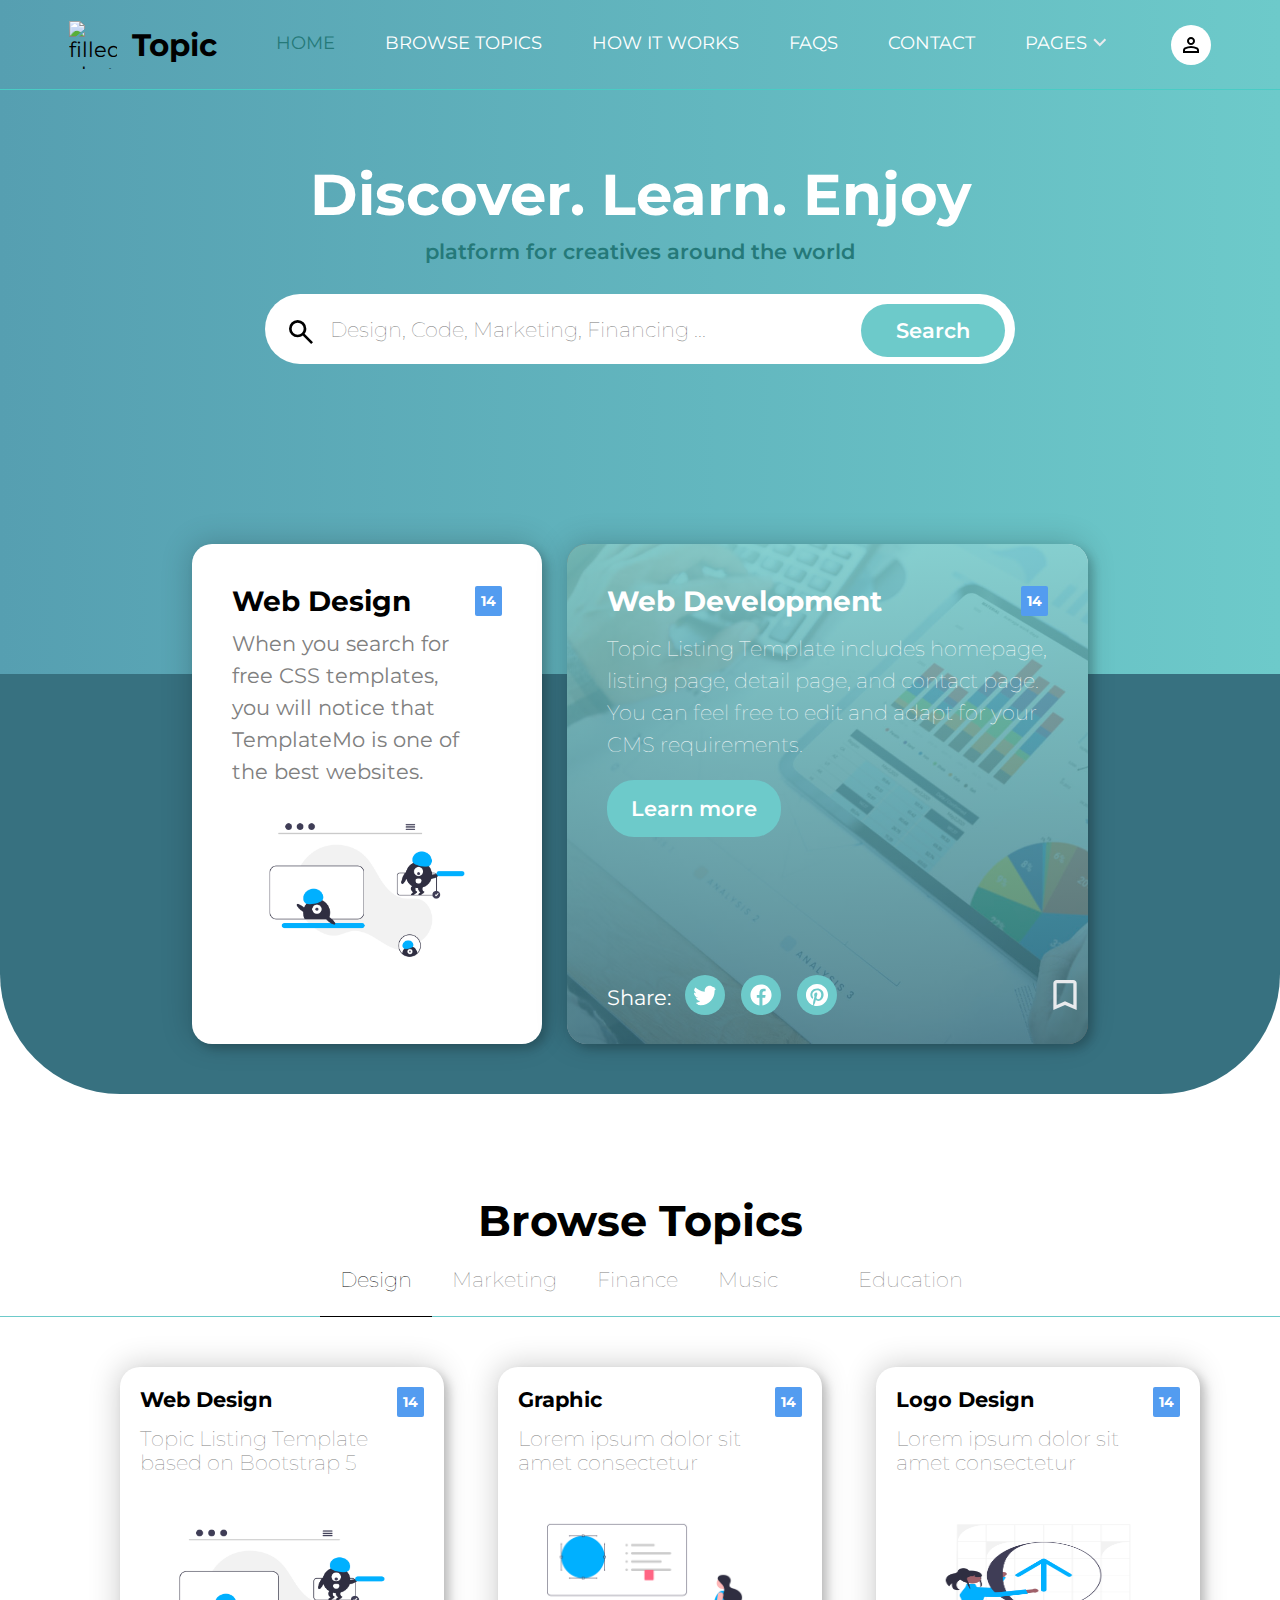
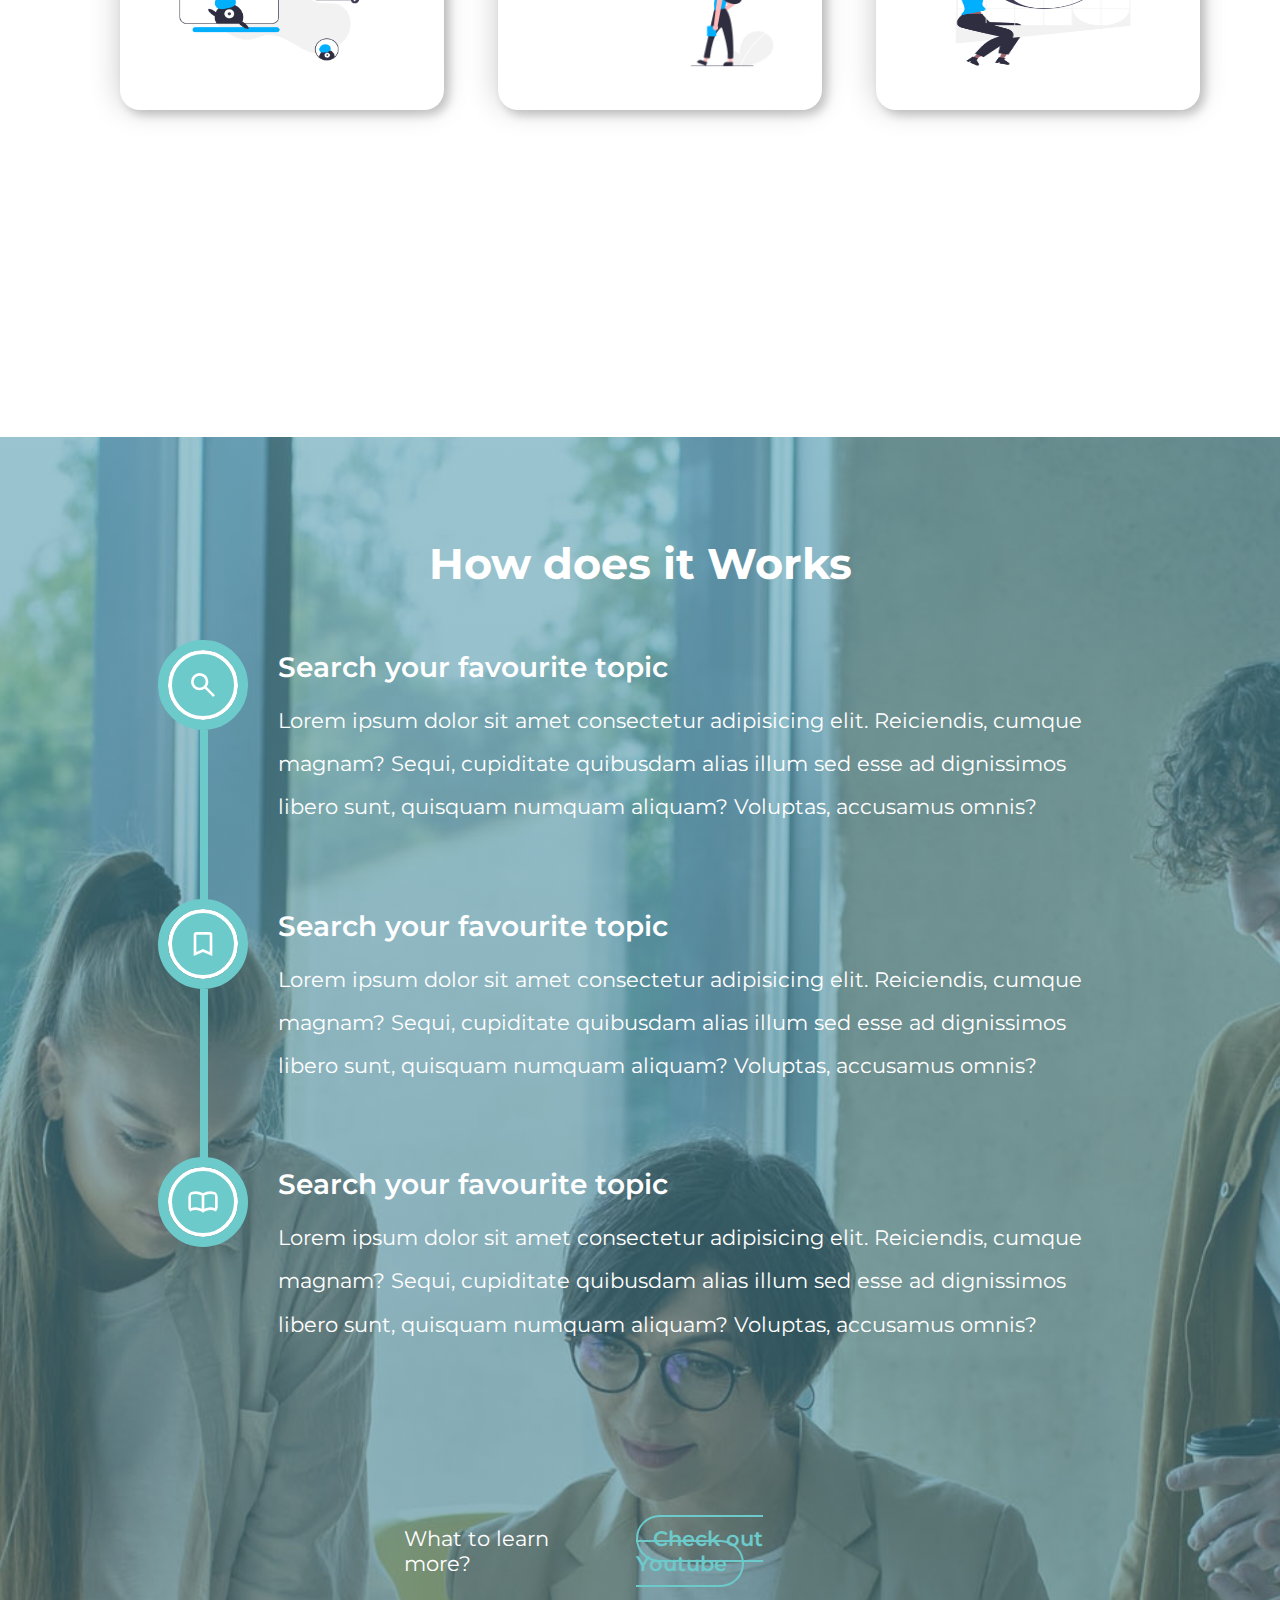
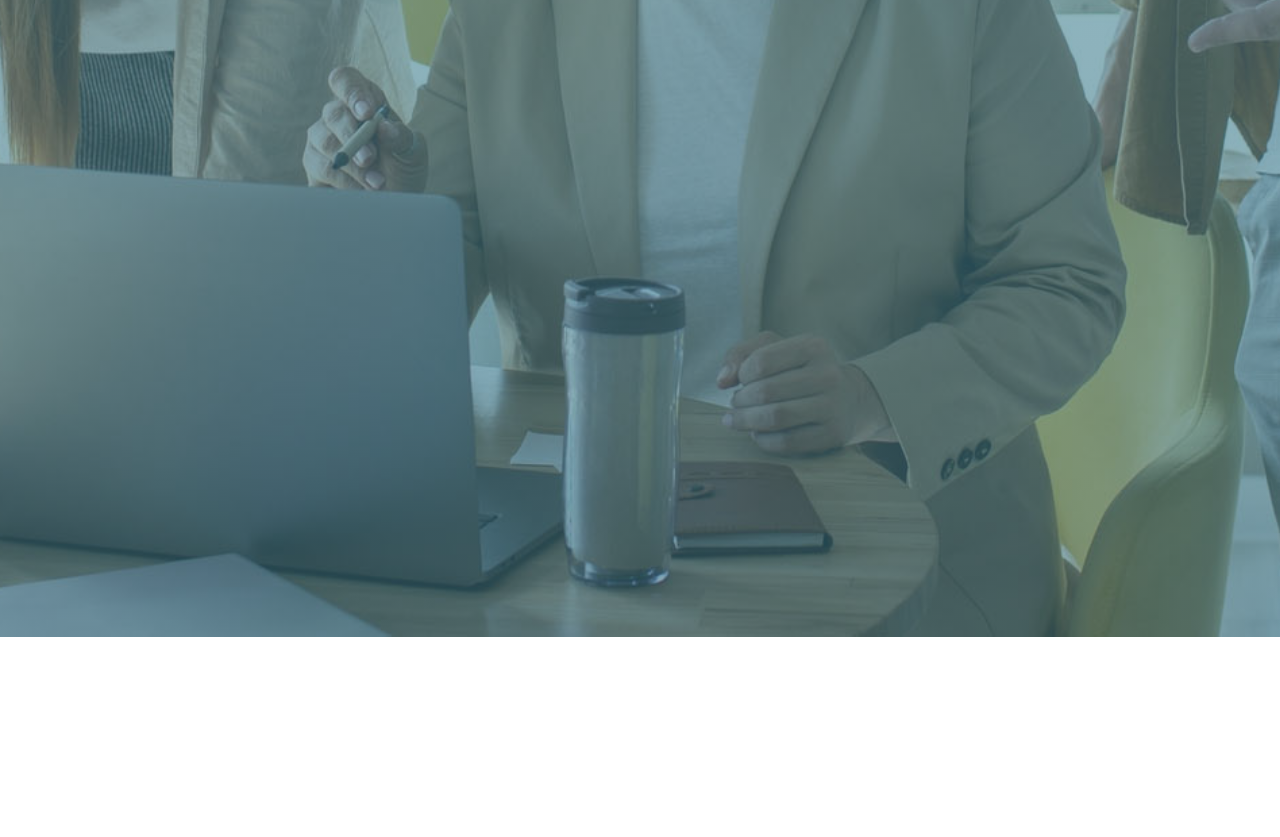
==== commit 5f1f9591: "how does it works section" ====
--- a/index.html
+++ b/index.html
@@ -271,5 +271,48 @@
                 </div>
             </section>
         </hero>
+
+        <!-- how does it works  -->
+        <section class="more-info">
+            <div class="overlay-more"></div>
+            <div class="more-info__items">
+                <h2>How does it Works</h2>
+                <ul>
+                    <li>
+                        <div class="svg">
+                            <svg xmlns="http://www.w3.org/2000/svg" height="24px" viewBox="0 -960 960 960" width="24px" fill="#e8eaed"><path d="M784-120 532-372q-30 24-69 38t-83 14q-109 0-184.5-75.5T120-580q0-109 75.5-184.5T380-840q109 0 184.5 75.5T640-580q0 44-14 83t-38 69l252 252-56 56ZM380-400q75 0 127.5-52.5T560-580q0-75-52.5-127.5T380-760q-75 0-127.5 52.5T200-580q0 75 52.5 127.5T380-400Z"/></svg>                        
+                        </div>
+                        <div>
+                            <h2>Search your favourite topic</h2>
+                            <p>Lorem ipsum dolor sit amet consectetur adipisicing elit. Reiciendis, cumque magnam? Sequi, cupiditate quibusdam alias illum sed esse ad dignissimos libero sunt, quisquam numquam aliquam? Voluptas, accusamus omnis?</p>
+                        </div>
+                    </li>
+                    <li>
+                        <div class="svg">
+                            <svg xmlns="http://www.w3.org/2000/svg" height="24px" viewBox="0 -960 960 960" width="24px" fill="#e8eaed"><path d="M200-120v-640q0-33 23.5-56.5T280-840h400q33 0 56.5 23.5T760-760v640L480-240 200-120Zm80-122 200-86 200 86v-518H280v518Zm0-518h400-400Z"/></svg>
+                        </div>
+                        <div>
+                            <h2>Search your favourite topic</h2>
+                            <p>Lorem ipsum dolor sit amet consectetur adipisicing elit. Reiciendis, cumque magnam? Sequi, cupiditate quibusdam alias illum sed esse ad dignissimos libero sunt, quisquam numquam aliquam? Voluptas, accusamus omnis?</p>
+                        </div>
+                    </li>
+                    <li>
+                        <div class="svg none">
+                            <svg xmlns="http://www.w3.org/2000/svg" height="24px" viewBox="0 -960 960 960" width="24px" fill="#e8eaed"><path d="M260-320q47 0 91.5 10.5T440-278v-394q-41-24-87-36t-93-12q-36 0-71.5 7T120-692v396q35-12 69.5-18t70.5-6Zm260 42q44-21 88.5-31.5T700-320q36 0 70.5 6t69.5 18v-396q-33-14-68.5-21t-71.5-7q-47 0-93 12t-87 36v394Zm-40 118q-48-38-104-59t-116-21q-42 0-82.5 11T100-198q-21 11-40.5-1T40-234v-482q0-11 5.5-21T62-752q46-24 96-36t102-12q58 0 113.5 15T480-740q51-30 106.5-45T700-800q52 0 102 12t96 36q11 5 16.5 15t5.5 21v482q0 23-19.5 35t-40.5 1q-37-20-77.5-31T700-240q-60 0-116 21t-104 59ZM280-494Z"/></svg>
+                        </div>
+                        <div>
+                            <h2>Search your favourite topic</h2>
+                            <p>Lorem ipsum dolor sit amet consectetur adipisicing elit. Reiciendis, cumque magnam? Sequi, cupiditate quibusdam alias illum sed esse ad dignissimos libero sunt, quisquam numquam aliquam? Voluptas, accusamus omnis?</p>
+                        </div>
+                    </li>
+                </ul>
+                <div class="more-info__footer">
+                    <p>What to learn more?</p>
+                    <div class="learn-more">
+                        <a href="" class="btn">Check out Youtube</a>
+                    </div>
+                </div>
+            </div>
+        </section>
     </body>
 </html>
--- a/css/style.css
+++ b/css/style.css
@@ -266,4 +266,107 @@
     width: min(30%, 100%);
     height: auto;
     margin-bottom: 150px;
+}
+
+
+/* how does it works */
+.more-info {
+    display: grid;
+    margin-top: 80vh;
+    margin-bottom: 200px;
+    width: 100%;
+    height: 200vh;
+    background-image: url('/images/colleagues-working-cozy-office-medium-shot.jpg');
+    background-size: cover;
+    background-position: center;
+}
+.overlay-more {
+    grid-column-start: 1;
+    grid-row-start: 1;
+    background-image: linear-gradient(-180deg, var(--second-color), var(--accent-bg));
+    opacity: 0.6;
+    z-index: 1;
+}
+.more-info__items {
+    grid-column-start: 1;
+    grid-row-start: 1;
+    z-index: 2;
+    padding: 50px;
+    color: var(--bg-color);
+}
+.more-info__items>h2 {
+    font-size: var(--h2-big);
+    text-align: center;
+    color: var(--bg-color);
+    margin-top: 50px;
+    margin-bottom: 60px;
+}
+.more-info__items>ul>li {
+    display: flex;
+    margin-bottom: 80px;
+    position: relative;
+    /* align-items: baseline; */
+}
+.more-info__items>ul {
+    width: 80%;
+    margin: 20px auto;
+}
+.more-info__items>ul h2 {
+    font-size: var(--h2);
+    font-weight: 600;
+    text-align: left;
+    margin-bottom: 15px;
+}
+.more-info__items>ul>li svg {
+    fill: var(--bg-color);
+    width: 70px;
+    height: 70px;
+    padding: 15px;
+    margin-right: 40px;
+    background-color: var(--main-color);
+    border-radius: 100%;
+    border: 4px solid var(--bg-color);
+    outline: 10px solid var(--main-color);
+    align-self: self-start;
+}
+.more-info__items>ul>li .svg::after {
+    content: '';
+    position: absolute;
+    left: 32px;
+    top: 80px;
+    height: 100%;
+    background-color: var(--main-color);
+    width: 8px;
+    /* border: 4px solid black; */
+}
+.more-info__items>ul>li p {
+    font-size: var(--h3);
+    line-height: var(--h2-big);
+    font-weight: 400;
+}
+.none::after {
+    display: none;
+}
+.more-info__footer {
+    display: flex;
+    gap: 15px;
+    width: 60%;
+    margin-top: 180px;
+    margin-left: auto;
+    margin-right: auto;
+    padding: 0 10%;
+}
+.more-info__footer p {
+    font-size: var(--h3)
+}
+.more-info__footer>div>.btn {
+    background-color: transparent !important;
+    border: 2px solid var(--main-color) !important;
+    padding: 9px 15px !important;
+    color: var(--main-color) !important;
+    transition: all 0.3s ease-in;
+}
+.more-info__footer>div>.btn:hover {
+    background-color: var(--main-color) !important;
+    color: var(--bg-color) !important;
 }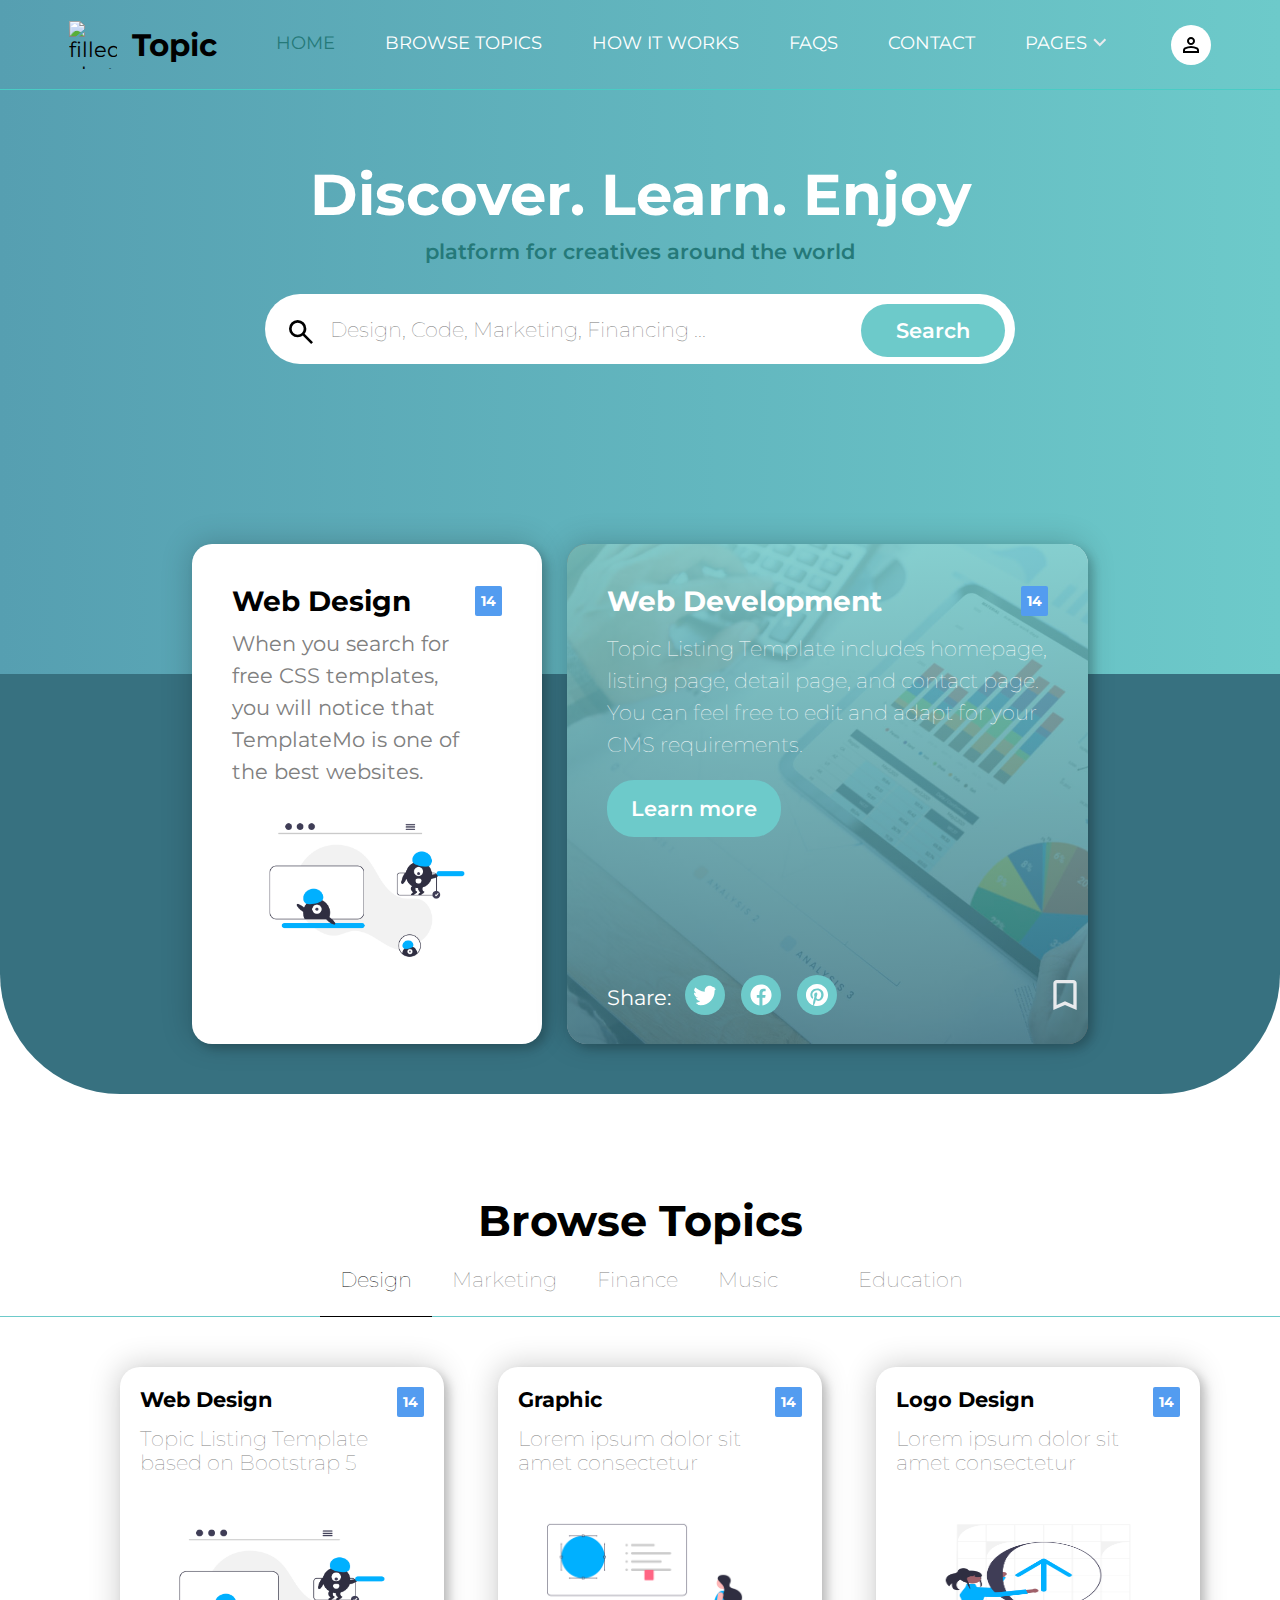
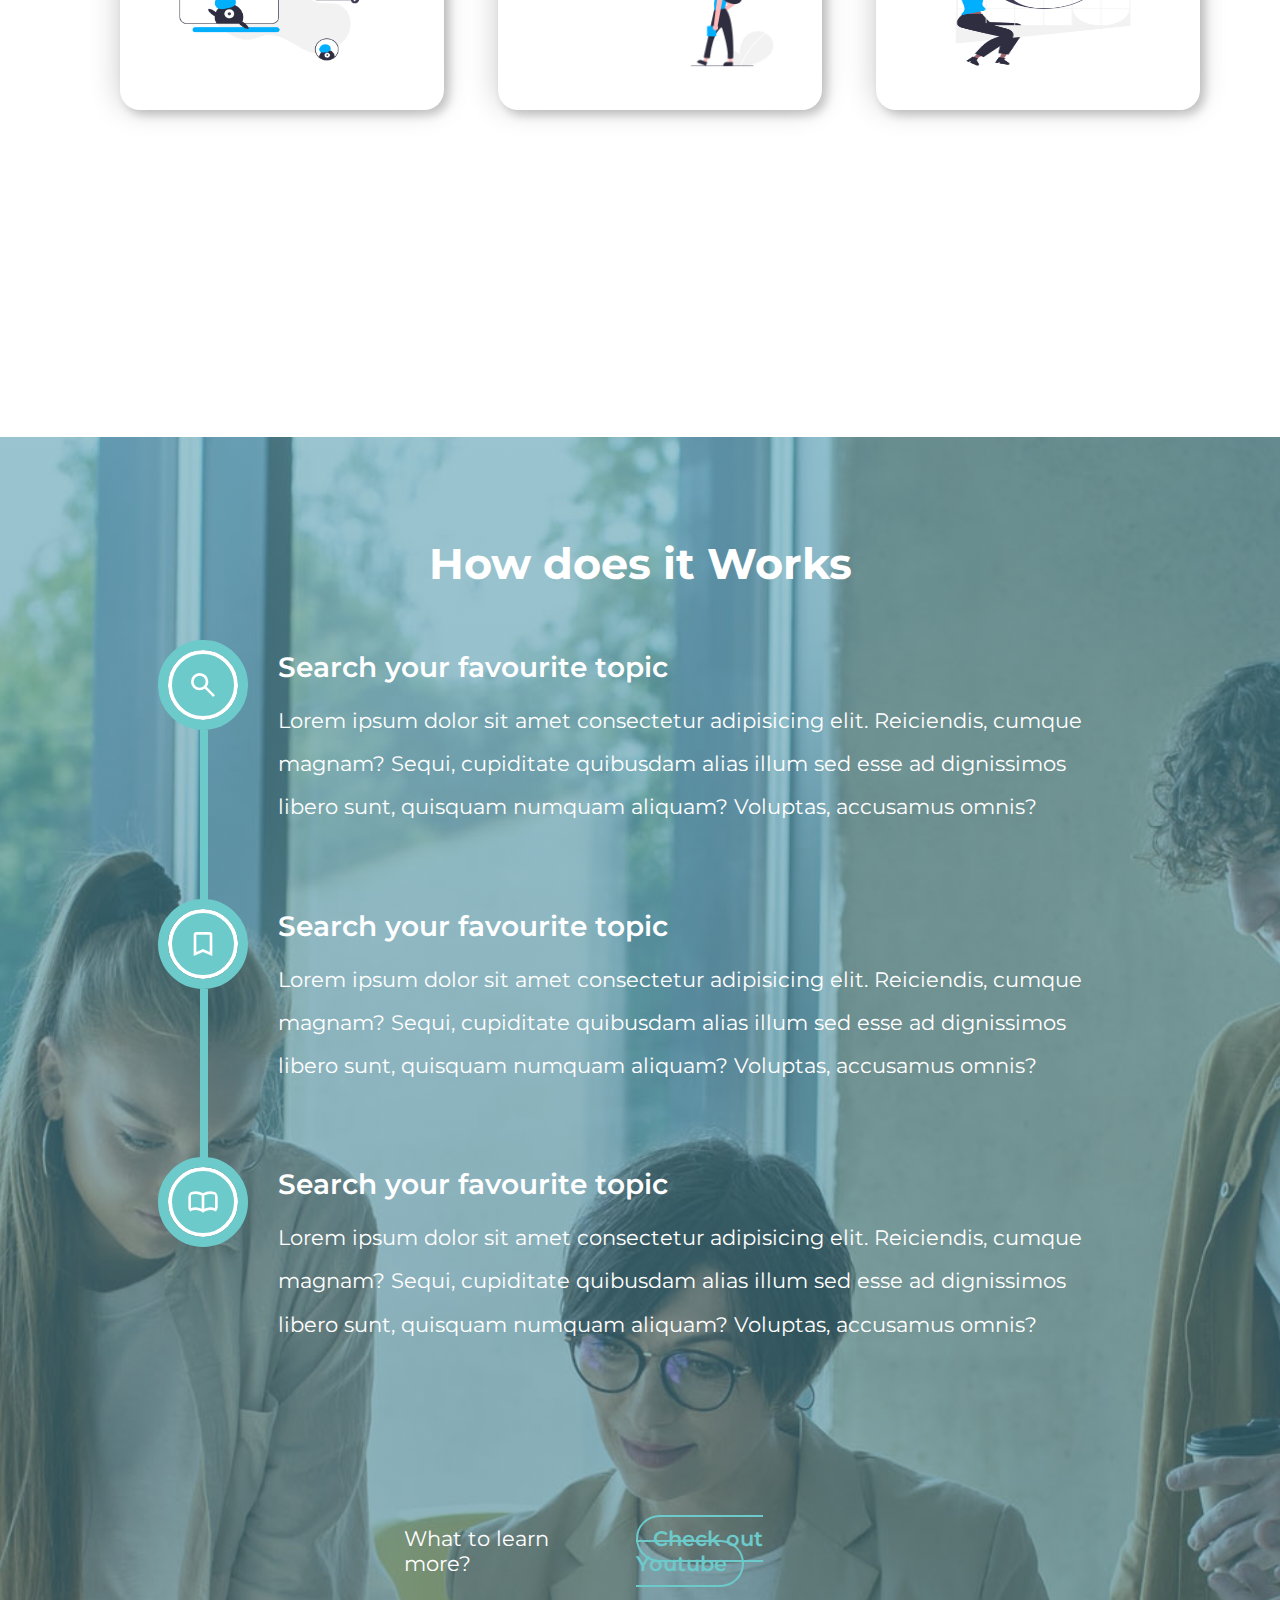
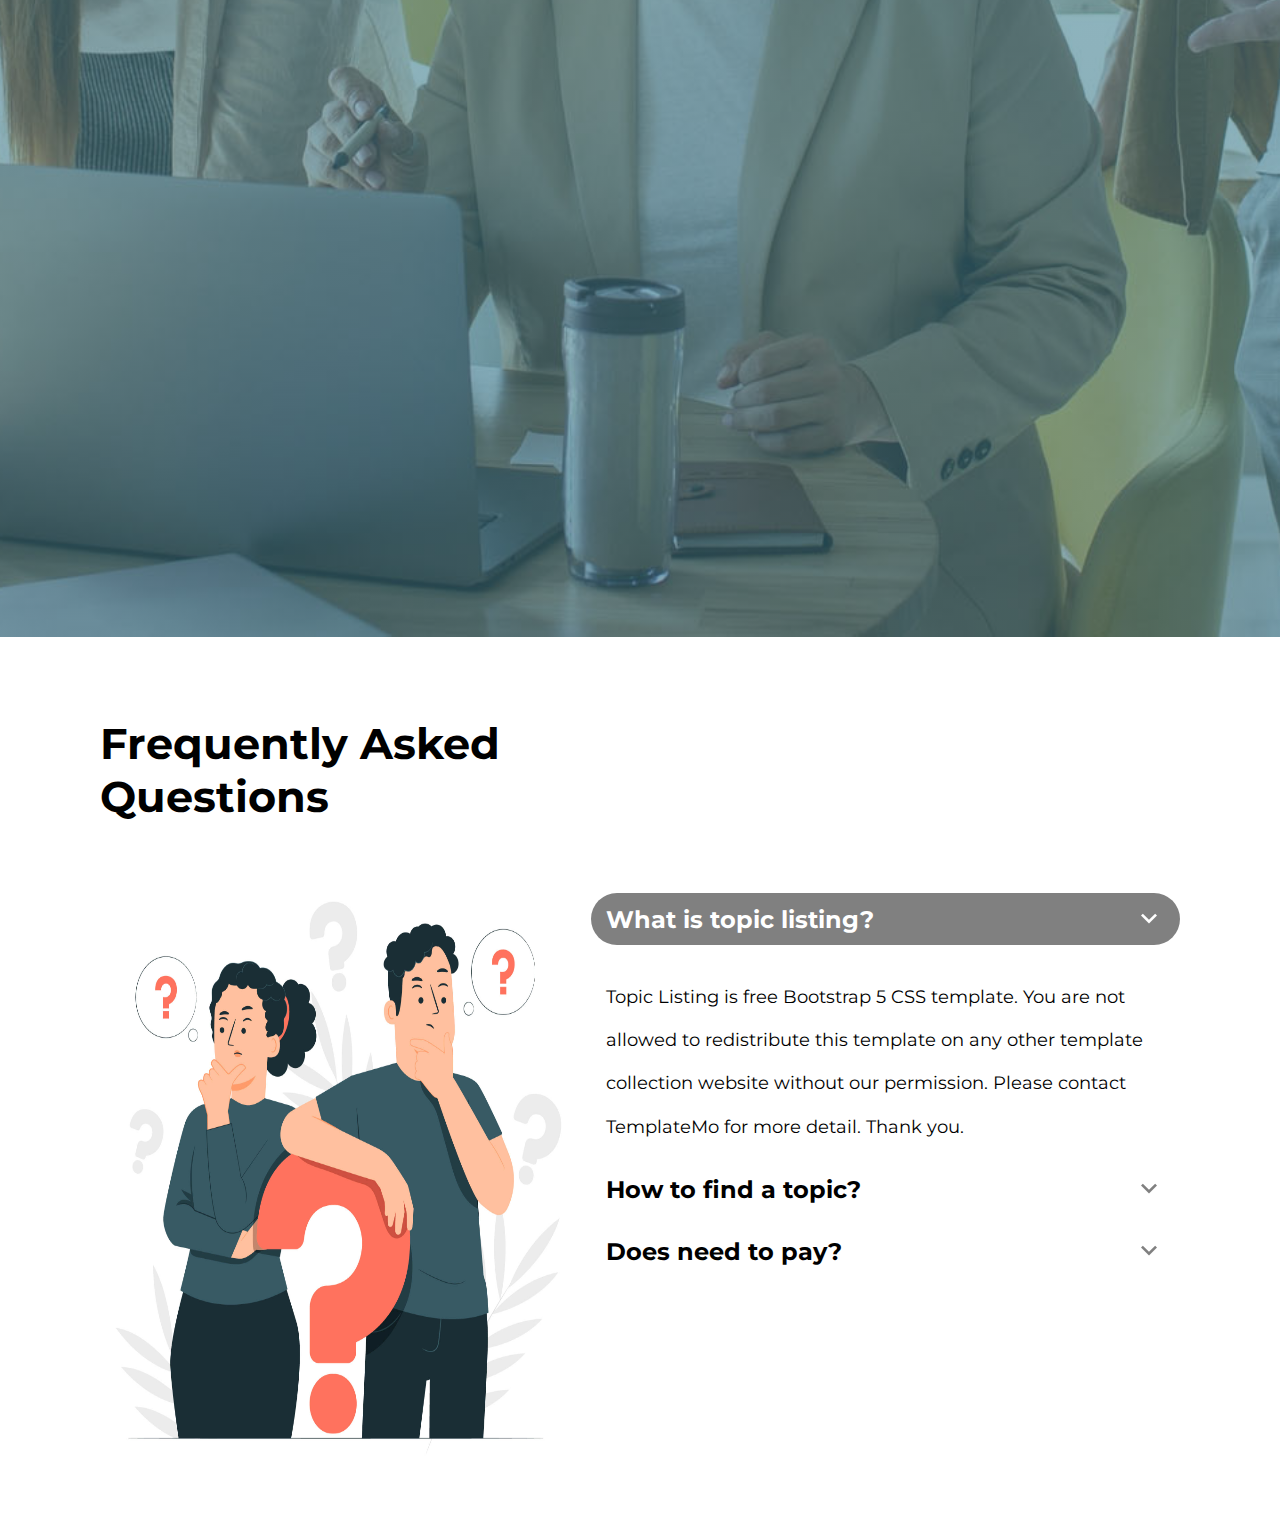
==== commit dd87512a: "faqs section" ====
--- a/index.html
+++ b/index.html
@@ -30,9 +30,9 @@
             <nav class="navlist">
                 <ul>
                     <li><a href="" class="active">home</a></li>
-                    <li><a href="">browse topics</a></li>
-                    <li><a href="">how it works</a></li>
-                    <li><a href="">faqs</a></li>
+                    <li><a href="#browse-topic">browse topics</a></li>
+                    <li><a href="#how-does-it-work">how it works</a></li>
+                    <li><a href="#faqs">faqs</a></li>
                     <li><a href="">contact</a></li>
                     <li class="page">
                         <p>
@@ -111,7 +111,7 @@
                     </div>
                 </div>
             </section>
-            <section class="discover">
+            <section class="discover" id="browse-topic">
                 <h2>Browse Topics</h2>
                 <div>
                     <ul class="discover__list">
@@ -273,7 +273,7 @@
         </hero>
 
         <!-- how does it works  -->
-        <section class="more-info">
+        <section class="more-info" id="how-does-it-work">
             <div class="overlay-more"></div>
             <div class="more-info__items">
                 <h2>How does it Works</h2>
@@ -314,5 +314,37 @@
                 </div>
             </div>
         </section>
+        <section class="asked-question" id="faqs">
+            <h2>Frequently Asked <br>Questions</h2>
+            <div>
+                <div class="faq-img">
+                    <img src="images/faq_graphic.jpg" alt="faqs">
+                </div>
+                <div class="faq-main">
+                    <ul>
+                        <li>
+                            <div class="faq-heading faq-heading-active">
+                                <h3>What is topic listing?</h3>
+                                <svg class="svg-active" xmlns="http://www.w3.org/2000/svg" height="24px" viewBox="0 -960 960 960" width="24px" fill="#e8eaed"><path d="M480-344 240-584l56-56 184 184 184-184 56 56-240 240Z"/></svg>
+                            </div>
+                            <p class="p-active">Topic Listing is free Bootstrap 5 CSS template. You are not allowed to redistribute this template on any other template collection website without our permission. Please contact TemplateMo for more detail. Thank you.</p>
+                        </li>
+                        <li>
+                            <div class="faq-heading">
+                                <h3>How to find a topic?</h3>
+                                <svg xmlns="http://www.w3.org/2000/svg" height="24px" viewBox="0 -960 960 960" width="24px" fill="#e8eaed"><path d="M480-344 240-584l56-56 184 184 184-184 56 56-240 240Z"/></svg>
+                            </div>
+                            <p>You can search on Google with keywords such as templatemo portfolio, templatemo one-page layouts, photography, digital marketing, etc.</p>
+                        <li>                            
+                            <div class="faq-heading">
+                                <h3>Does need to pay?</h3>
+                                <svg xmlns="http://www.w3.org/2000/svg" height="24px" viewBox="0 -960 960 960" width="24px" fill="#e8eaed"><path d="M480-344 240-584l56-56 184 184 184-184 56 56-240 240Z"/></svg>
+                            </div>
+                            <p>You can modify any of this with custom CSS or overriding our default variables. It's also worth noting that just about any HTML can go within the <cite>.accordion-body</cite>, though the transition does limit overflow.</p>
+                        </li>
+                    </ul>
+                </div>
+            </div>
+        </section>
     </body>
 </html>
--- a/css/style.css
+++ b/css/style.css
@@ -273,7 +273,7 @@
 .more-info {
     display: grid;
     margin-top: 80vh;
-    margin-bottom: 200px;
+    margin-bottom: 80px;
     width: 100%;
     height: 200vh;
     background-image: url('/images/colleagues-working-cozy-office-medium-shot.jpg');
@@ -369,4 +369,78 @@
 .more-info__footer>div>.btn:hover {
     background-color: var(--main-color) !important;
     color: var(--bg-color) !important;
-}+}
+
+/* faqs section  */
+.asked-question {
+    width: 100%;
+    height: auto;
+    padding: 0 100px;
+}
+.asked-question>h2 {
+    font-size: var(--h2-big);
+}
+.asked-question>div {
+    display: flex;
+    width: 100%;
+    height: 70vh;
+    margin: 20px auto 0 auto;
+    gap: 20px;
+}
+.faq-img {
+    width: 80%;
+    height: inherit;
+}
+.asked-question img {
+    width: 100%;
+    height: inherit;
+}
+.faq-main {
+    width: 100%;
+    height: inherit;
+    margin-top: 50px;
+}
+.faq-heading {
+    display: flex;
+    justify-content: space-between;
+    align-items: center;
+    width: 100%;
+    font-size: var(--h3);
+    color: var(--text-color);
+    padding: 10px 15px;
+    border-radius: 30px;
+    margin-bottom: 10px;
+}
+.faq-heading-active {
+    background-color: var(--gray);
+    color: var(--bg-color);
+    padding: 10px 15px !important;
+    margin-bottom: 30px !important;
+}
+.faq-heading:active {
+    border: 4px solid var(--gray);
+}
+.faq-heading svg {
+    fill: var(--gray);
+    width: 2rem;
+    height: 2rem;
+}
+.faq-heading .svg-active {
+    fill: var(--bg-color);
+    width: 2rem;
+    height: 2rem;
+}
+cite {
+    color: red;
+}
+.faq-main p {
+    display: none;
+    padding: 0 15px;
+    font-size: var(--p);
+    line-height: var(--h2-big);
+    margin-bottom: 15px;
+}
+.faq-main .p-active {
+    display: block;
+}
+
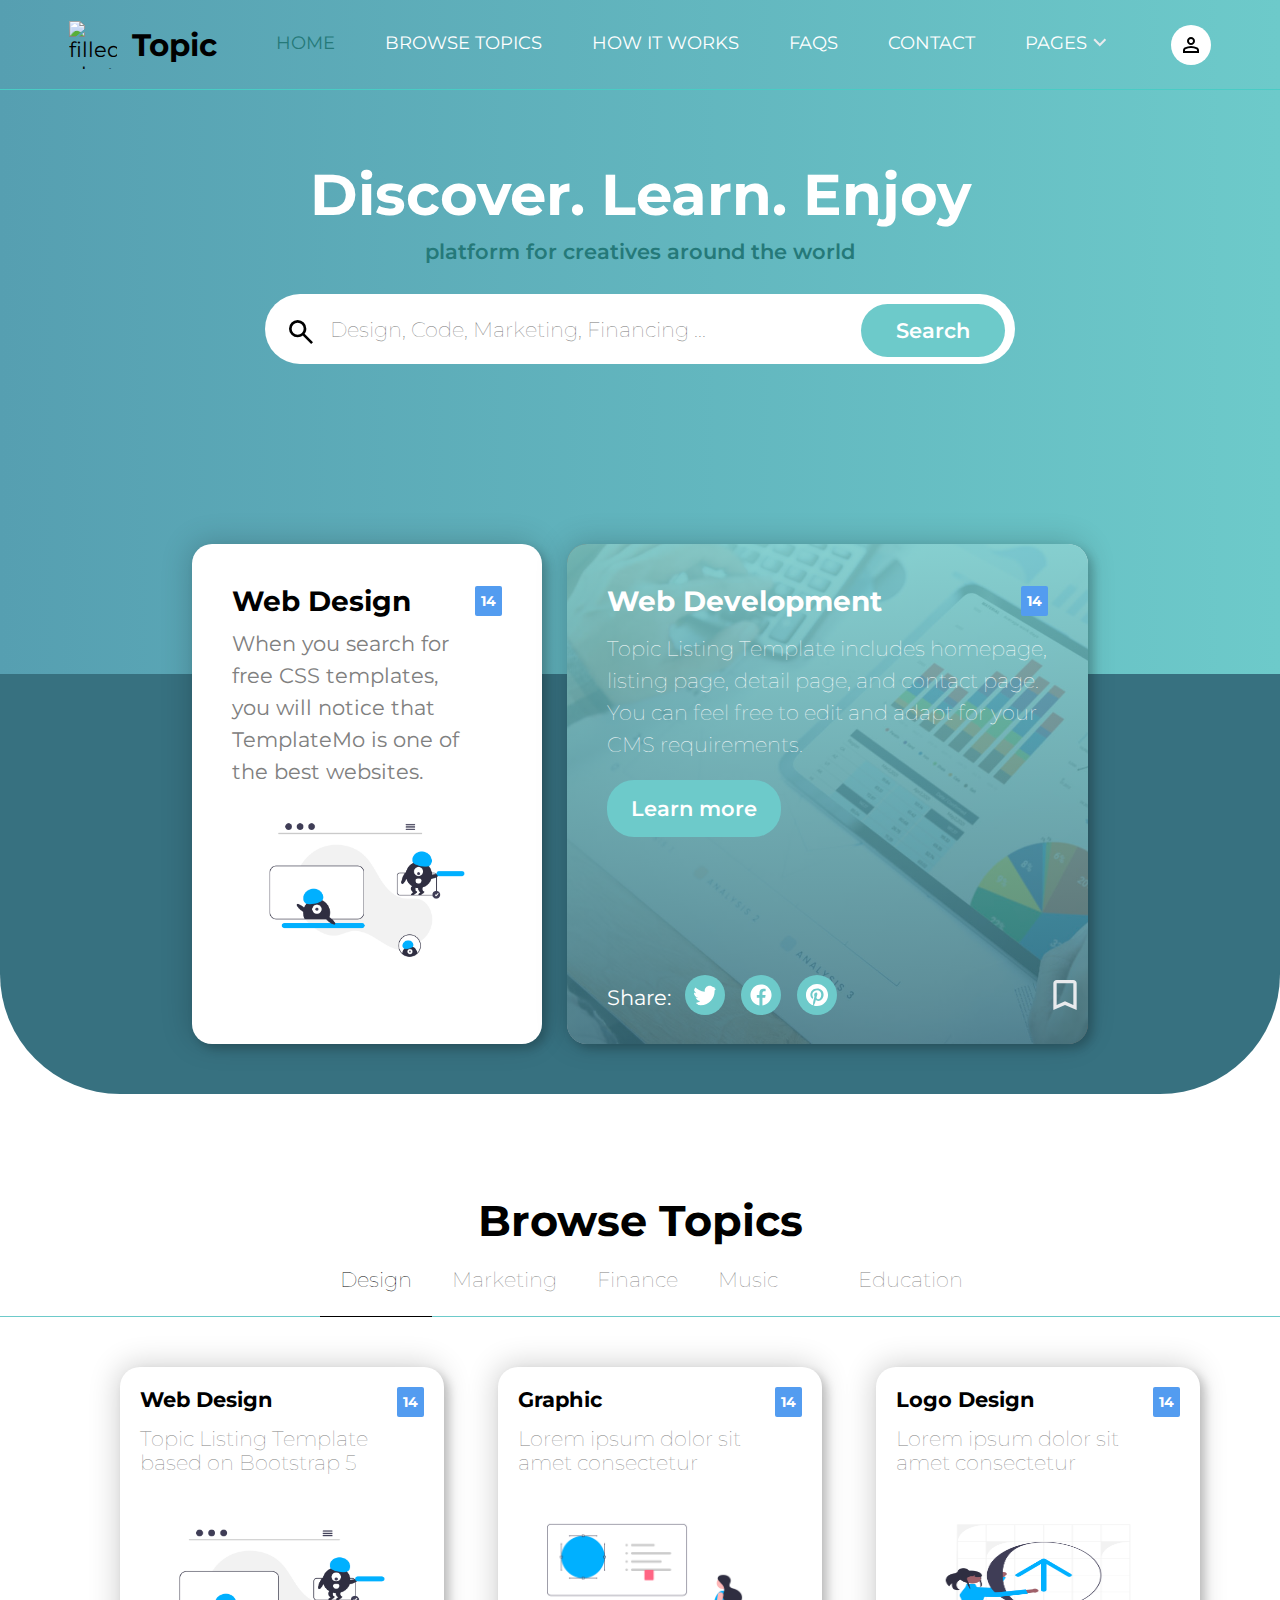
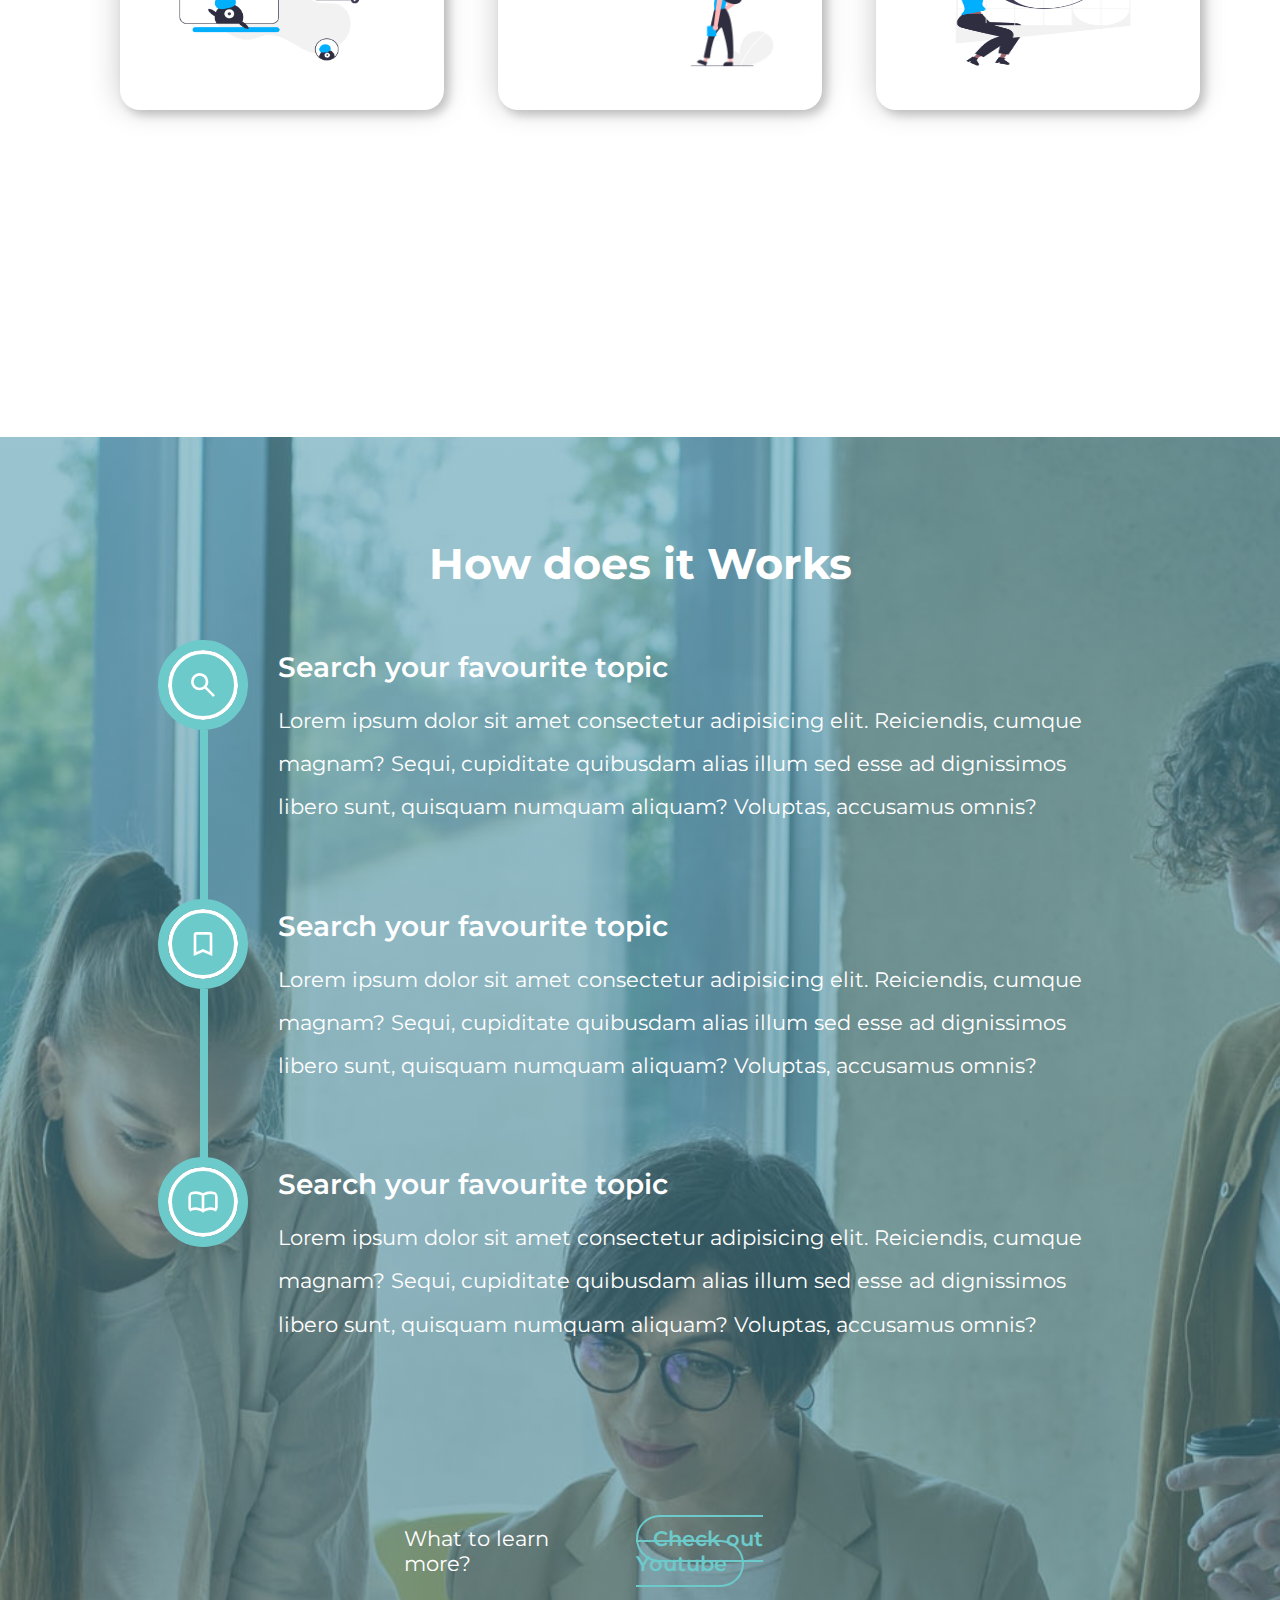
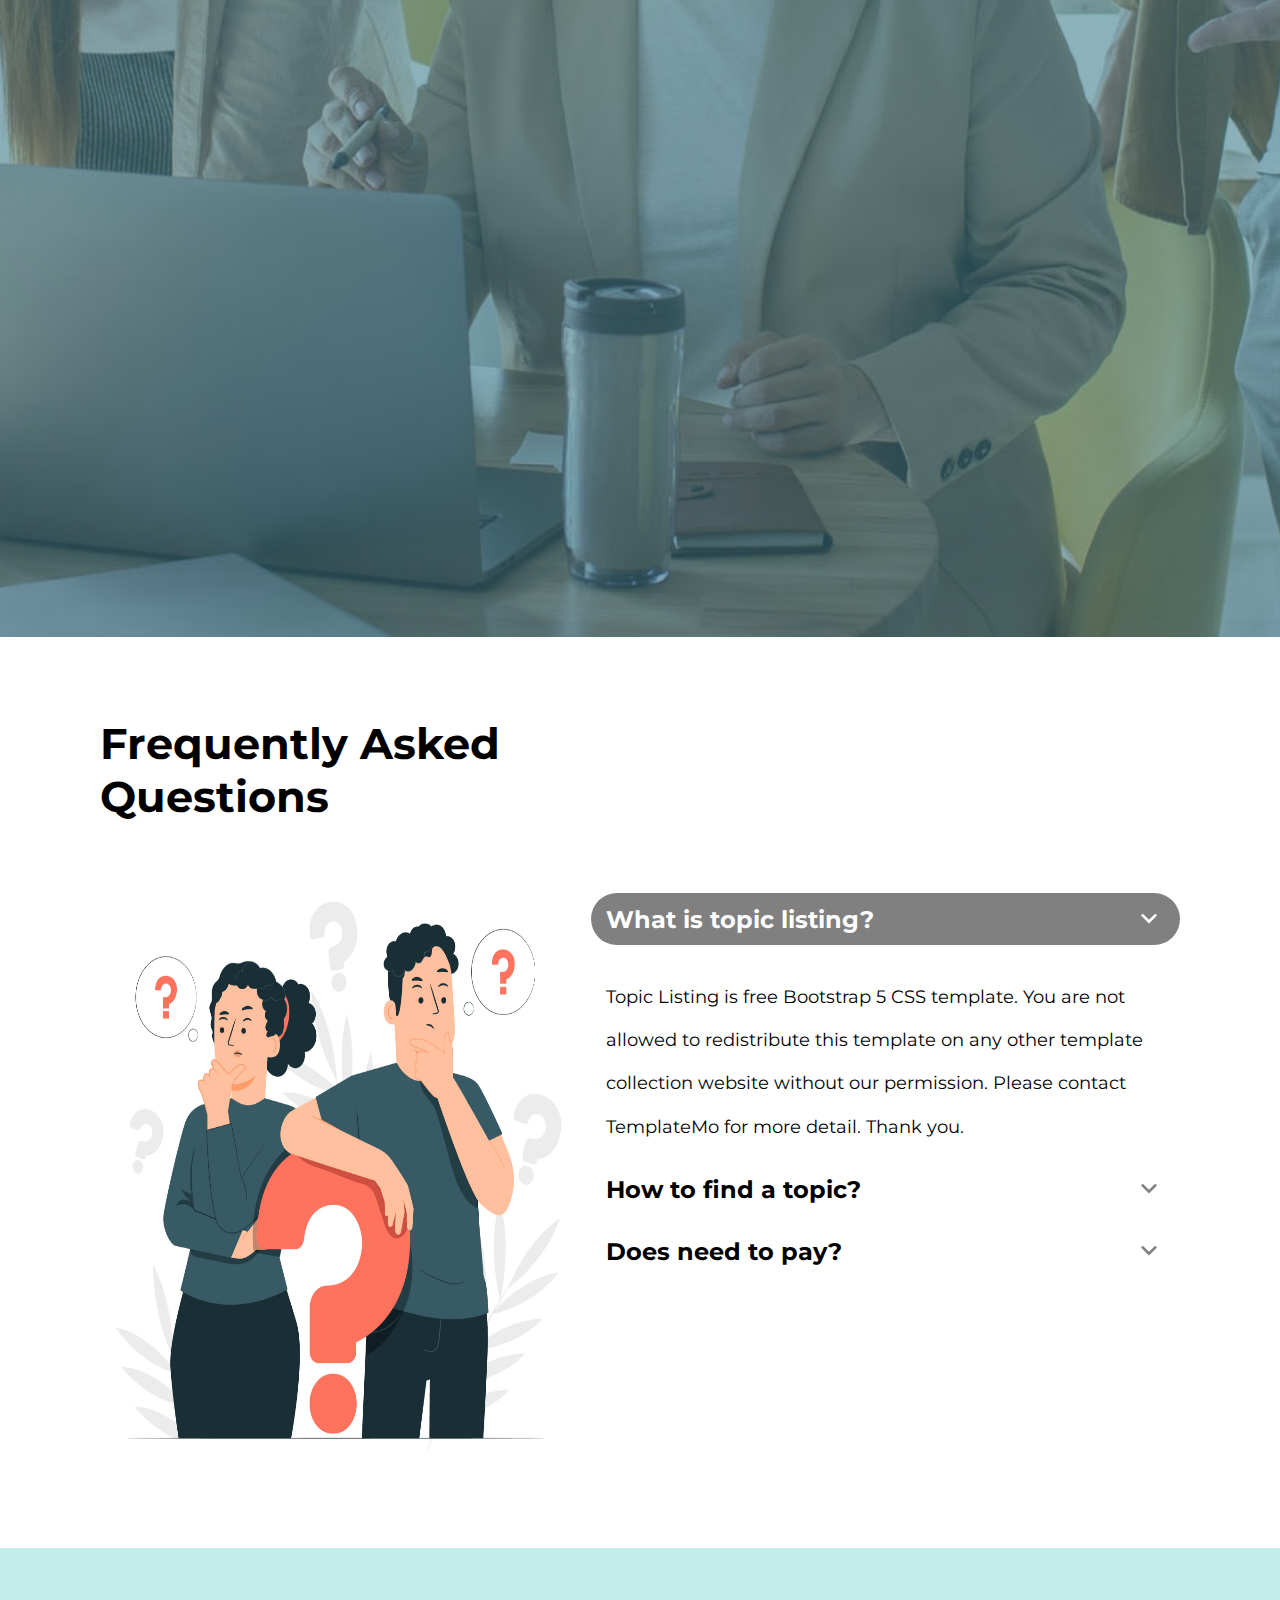
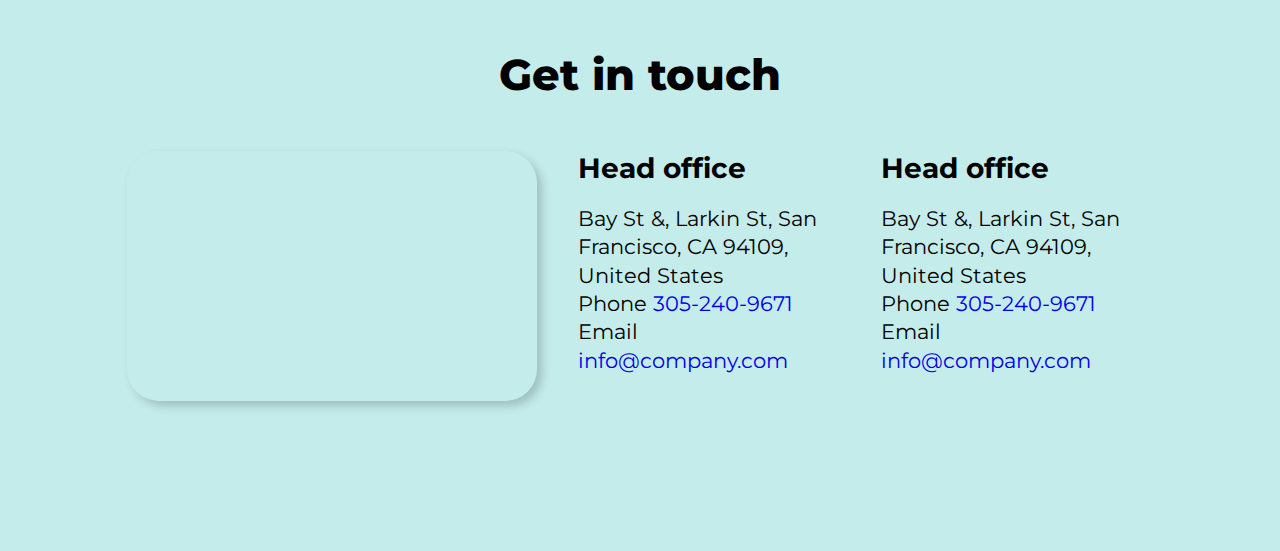
==== commit 33ec0360: "address" ====
--- a/index.html
+++ b/index.html
@@ -346,5 +346,33 @@
                 </div>
             </div>
         </section>
+
+        <!-- get-in-touech section -->
+        <section class="get-touch">
+            <h2>Get in touch</h2>
+            <div class="get-touch__block">
+                <div class="map">
+                    <iframe src="https://www.google.com/maps/embed?pb=!1m18!1m12!1m3!1d1389.635182334943!2d-122.42263262886831!3d37.80433561576117!2m3!1f0!2f0!3f0!3m2!1i1024!2i768!4f13.1!3m3!1m2!1s0x80858127459fabad%3A0x808ba520e5e9edb7!2sFrancisco%20Park!5e1!3m2!1sen!2sng!4v1729694647480!5m2!1sen!2sng" width="600" height="450" style="border:0;" allowfullscreen="" loading="lazy" referrerpolicy="no-referrer-when-downgrade"></iframe>
+                </div>
+                <div class="address">
+                    <div>
+                        <h3>Head office</h3>
+                        <p>Bay St &, Larkin St, San Francisco, CA 94109, United States</p>
+                        <nav>
+                            <p>Phone <a href="tel:+305-240-9671">305-240-9671</a></p>
+                            <p>Email <a href="mailto:info@company.com">info@company.com</a></p>
+                        </nav>
+                    </div>
+                    <div>
+                        <h3>Head office</h3>
+                        <p>Bay St &, Larkin St, San Francisco, CA 94109, United States</p>
+                        <nav>
+                            <p>Phone <a href="tel:+305-240-9671">305-240-9671</a></p>
+                            <p>Email <a href="mailto:info@company.com">info@company.com</a></p>
+                        </nav>
+                    </div>
+                </div>
+            </div>
+        </section>
     </body>
 </html>
--- a/css/style.css
+++ b/css/style.css
@@ -376,6 +376,7 @@
     width: 100%;
     height: auto;
     padding: 0 100px;
+    margin-bottom: 75px;
 }
 .asked-question>h2 {
     font-size: var(--h2-big);
@@ -444,3 +445,53 @@
     display: block;
 }
 
+/* get-in-touch section */
+.get-touch {
+    width: 100%;
+    background-color: rgb(196, 236, 235);
+    padding: 100px;
+}
+.get-touch>h2 {
+    font-size: var(--h2-big);
+    font-weight: 800;
+    text-align: center;
+    margin-bottom: 2pc;
+}
+.get-touch__block {
+    display: flex;
+    justify-content: space-between;
+    width: 95%;
+    height: 250px;
+    margin: 50px auto;
+}
+.map {
+    width: 40%;
+    height: inherit;
+}
+iframe {
+    width: 100%;
+    height: 100%;
+    border-radius: 2pc;
+    box-shadow: 5px 5px 10px rgba(0, 0, 0, 0.19);
+}
+.address {
+    display: flex;
+    gap: 30px;
+    width: 56%;
+    /* background-color: aqua; */
+}
+.address>div {
+    width: 50%;
+    /* background-color: rebeccapurple; */
+}
+.address>div h3 {
+    font-size: var(--h2);
+    margin-bottom: 20px;
+}
+.address>div p {
+    font-size: var(--h3);
+    line-height: var(--h2);
+}
+address>div>nav {
+    border: 2px solid var(--gray);
+}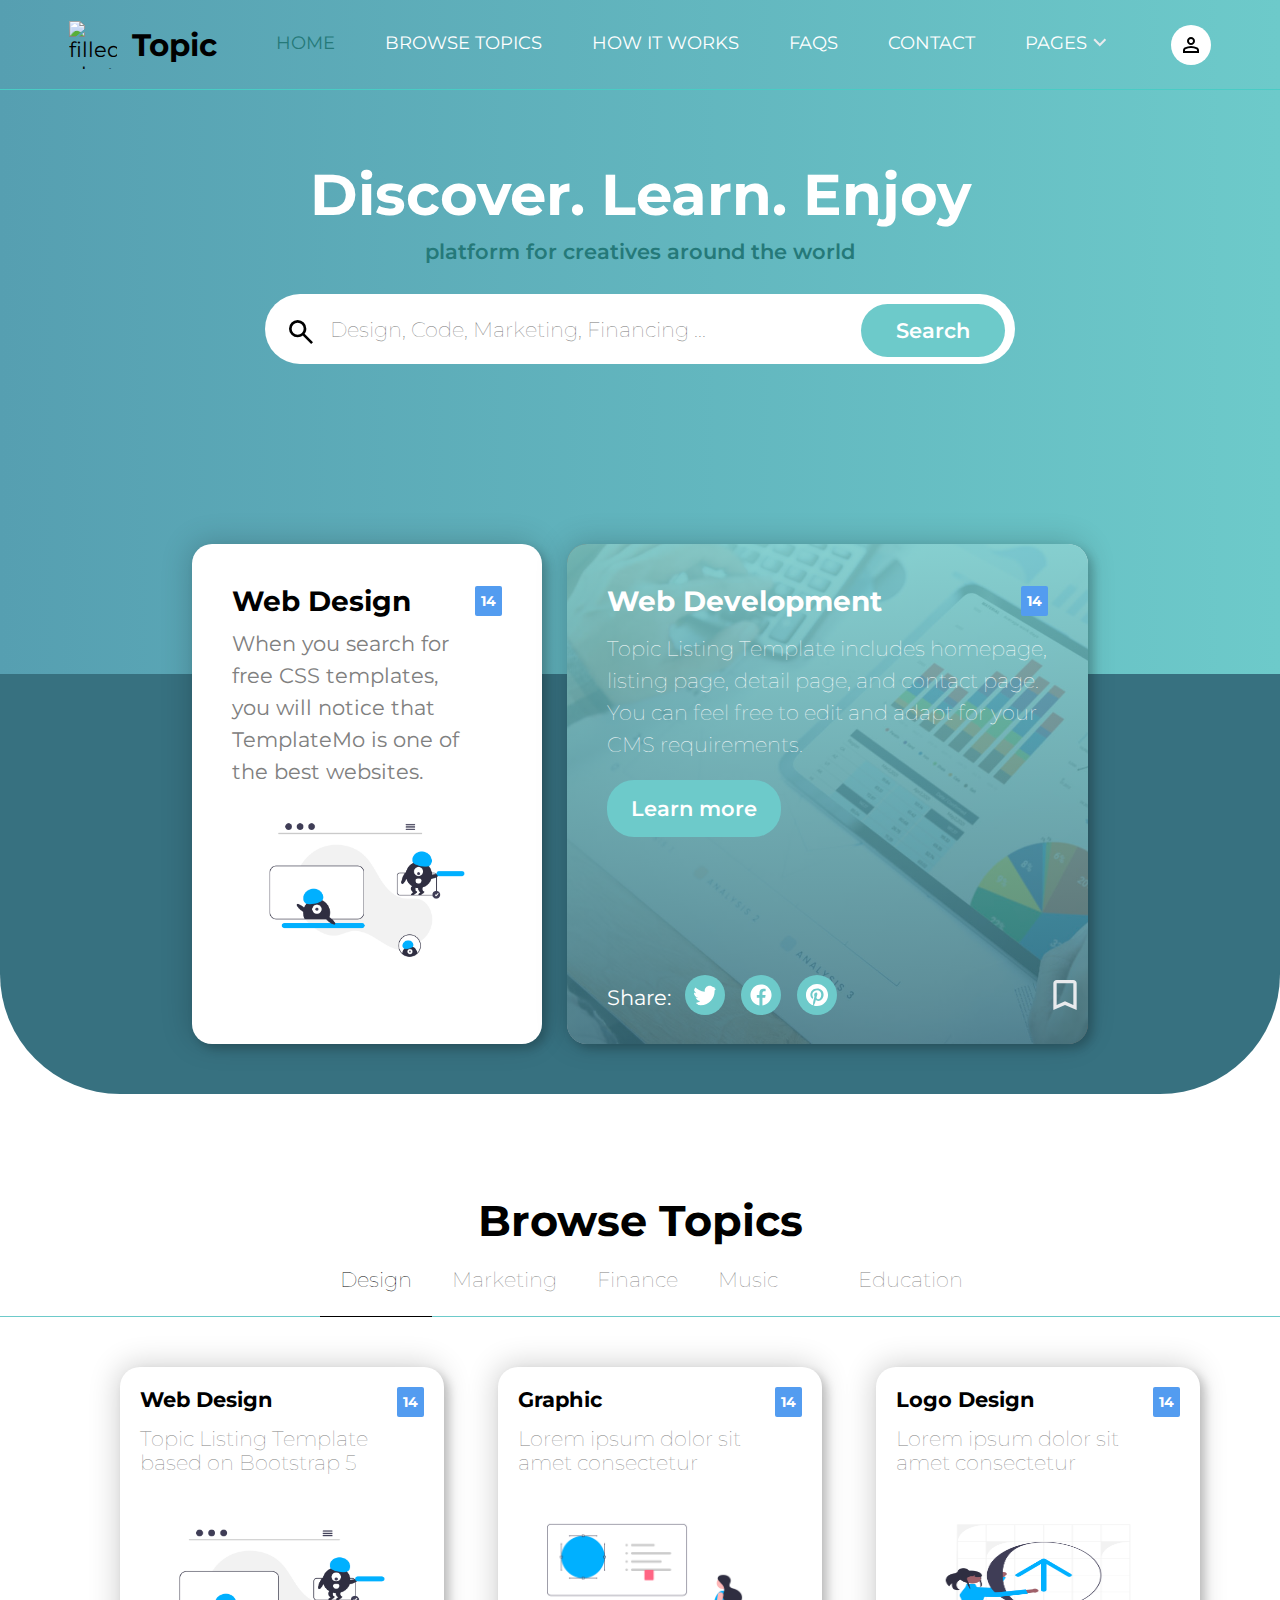
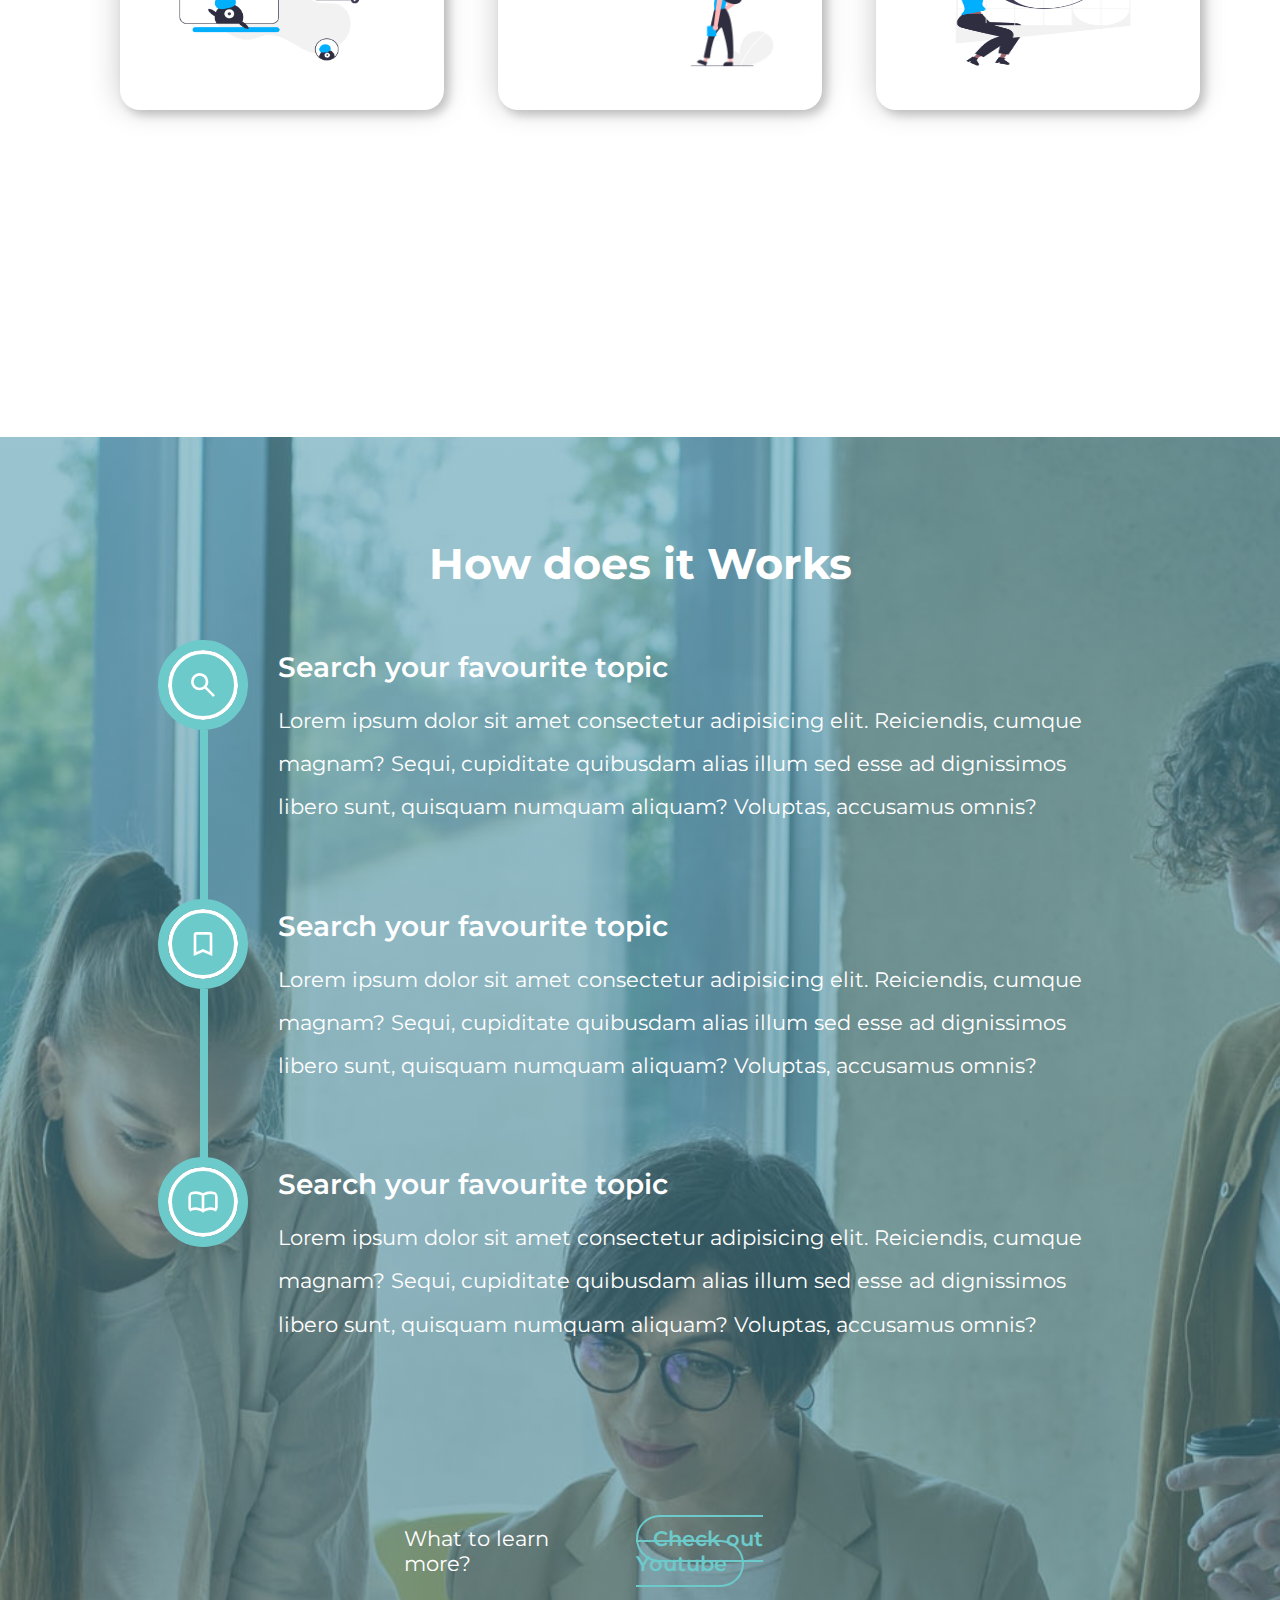
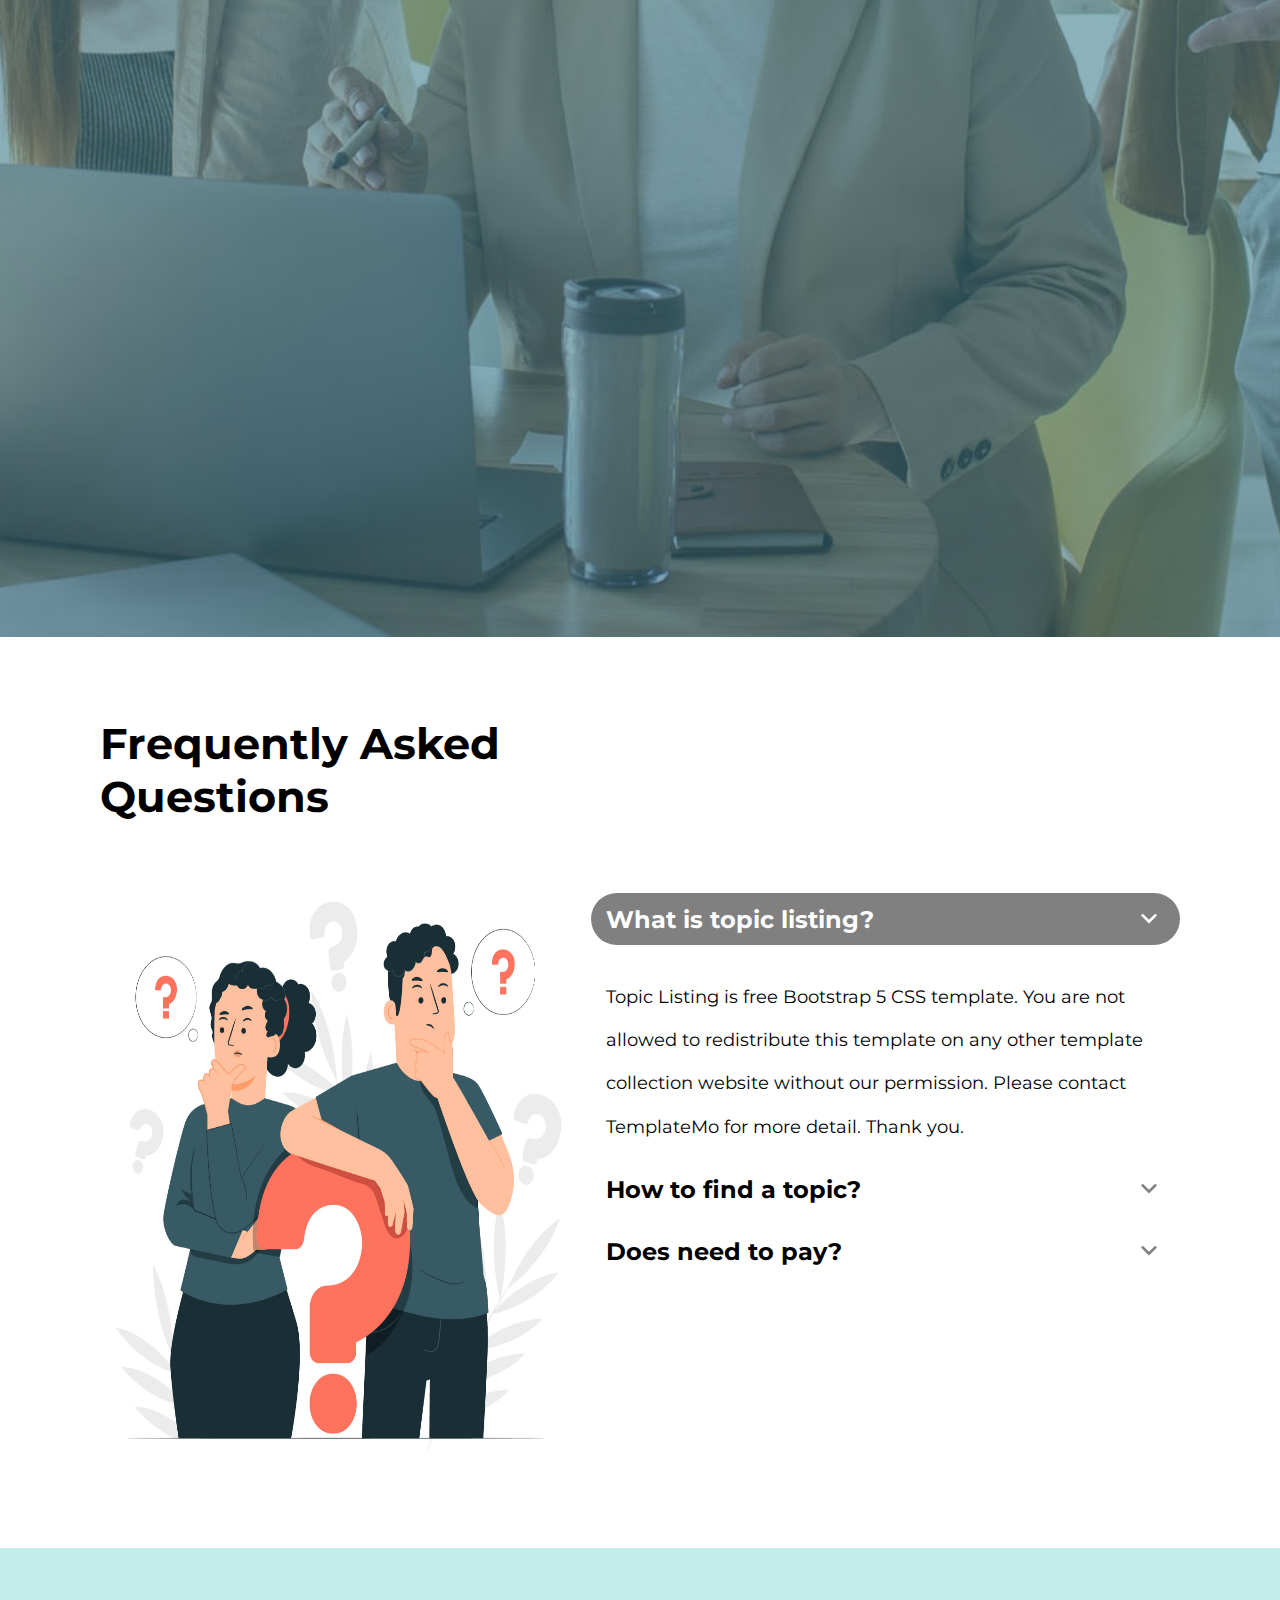
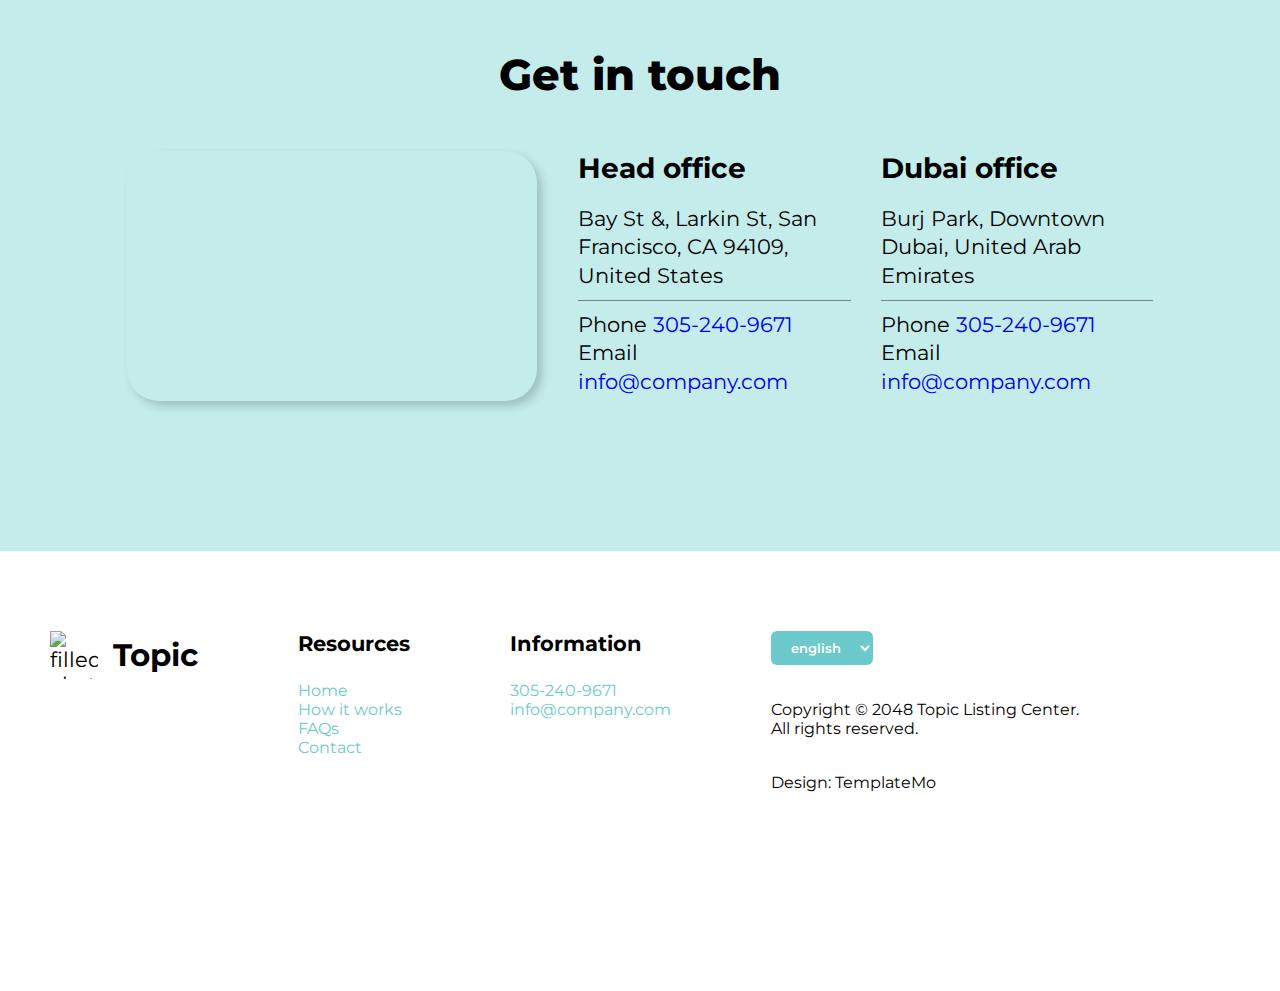
==== commit 55af0f0b: "footer" ====
--- a/index.html
+++ b/index.html
@@ -358,15 +358,15 @@
                     <div>
                         <h3>Head office</h3>
                         <p>Bay St &, Larkin St, San Francisco, CA 94109, United States</p>
-                        <nav>
+                        <nav class="contact">
                             <p>Phone <a href="tel:+305-240-9671">305-240-9671</a></p>
                             <p>Email <a href="mailto:info@company.com">info@company.com</a></p>
                         </nav>
                     </div>
                     <div>
-                        <h3>Head office</h3>
-                        <p>Bay St &, Larkin St, San Francisco, CA 94109, United States</p>
-                        <nav>
+                        <h3>Dubai office</h3>
+                        <p>Burj Park, Downtown Dubai, United Arab Emirates</p>
+                        <nav class="contact">
                             <p>Phone <a href="tel:+305-240-9671">305-240-9671</a></p>
                             <p>Email <a href="mailto:info@company.com">info@company.com</a></p>
                         </nav>
@@ -374,5 +374,42 @@
                 </div>
             </div>
         </section>
+
+        <!-- footer section  -->
+        <footer>
+            <logo>
+                <img src="https://img.icons8.com/pastel-glyph/50/filled-chat.png" alt="filled-chat"/>
+                <h2>Topic</h2>
+            </logo>
+            <div>
+                <h3>Resources</h3>
+                <nav>
+                    <ul>
+                        <li><a href="">Home</a></li>
+                        <li><a href="">How it works</a></li>
+                        <li><a href="">FAQs</a></li>
+                        <li><a href="">Contact</a></li>
+                    </ul>
+                </nav>
+            </div>
+            <div>
+                <h3>Information</h3>
+                <nav>
+                    <ul>
+                        <li><a href="">305-240-9671</a></li>
+                        <li><a href="">info@company.com</a></li>
+                    </ul>
+                </nav>
+            </div>
+            <div>
+                <form action="">
+                    <select name="" id="">
+                        <option value="english">english</option>
+                    </select>
+                </form>
+                <p>Copyright © 2048 Topic Listing Center. All rights reserved.</p>
+                <p>Design: TemplateMo</p>
+            </div>
+        </footer>
     </body>
 </html>
--- a/css/style.css
+++ b/css/style.css
@@ -492,6 +492,43 @@
     font-size: var(--h3);
     line-height: var(--h2);
 }
-address>div>nav {
-    border: 2px solid var(--gray);
+.contact {
+    margin-top: 10px;
+    padding-top: 10px;
+    border-top: 1px solid var(--gray);
+}
+
+
+/* footer  */
+footer {
+    display: flex;
+    justify-content: space-around;
+    width: 100%;
+    height: 40vh;
+    align-items: self-start;
+    margin-top: 80px !important;
+}
+footer h3 {
+    font-size: var(--h3);
+    margin-bottom: 25px;
+}
+footer a {
+    color: var(--main-color);
+}
+footer a:hover {
+    color: var(--accent-text);
+    font-weight: 600;
+}
+
+footer select {
+    background-color: var(--main-color);
+    color: var(--bg-color);
+    padding: 8px 16px;
+    text-align: center;
+    font-weight: 600;
+    border-radius: 6px;
+}
+footer p {
+    width: 70%;
+    margin: 35px 0;
 }